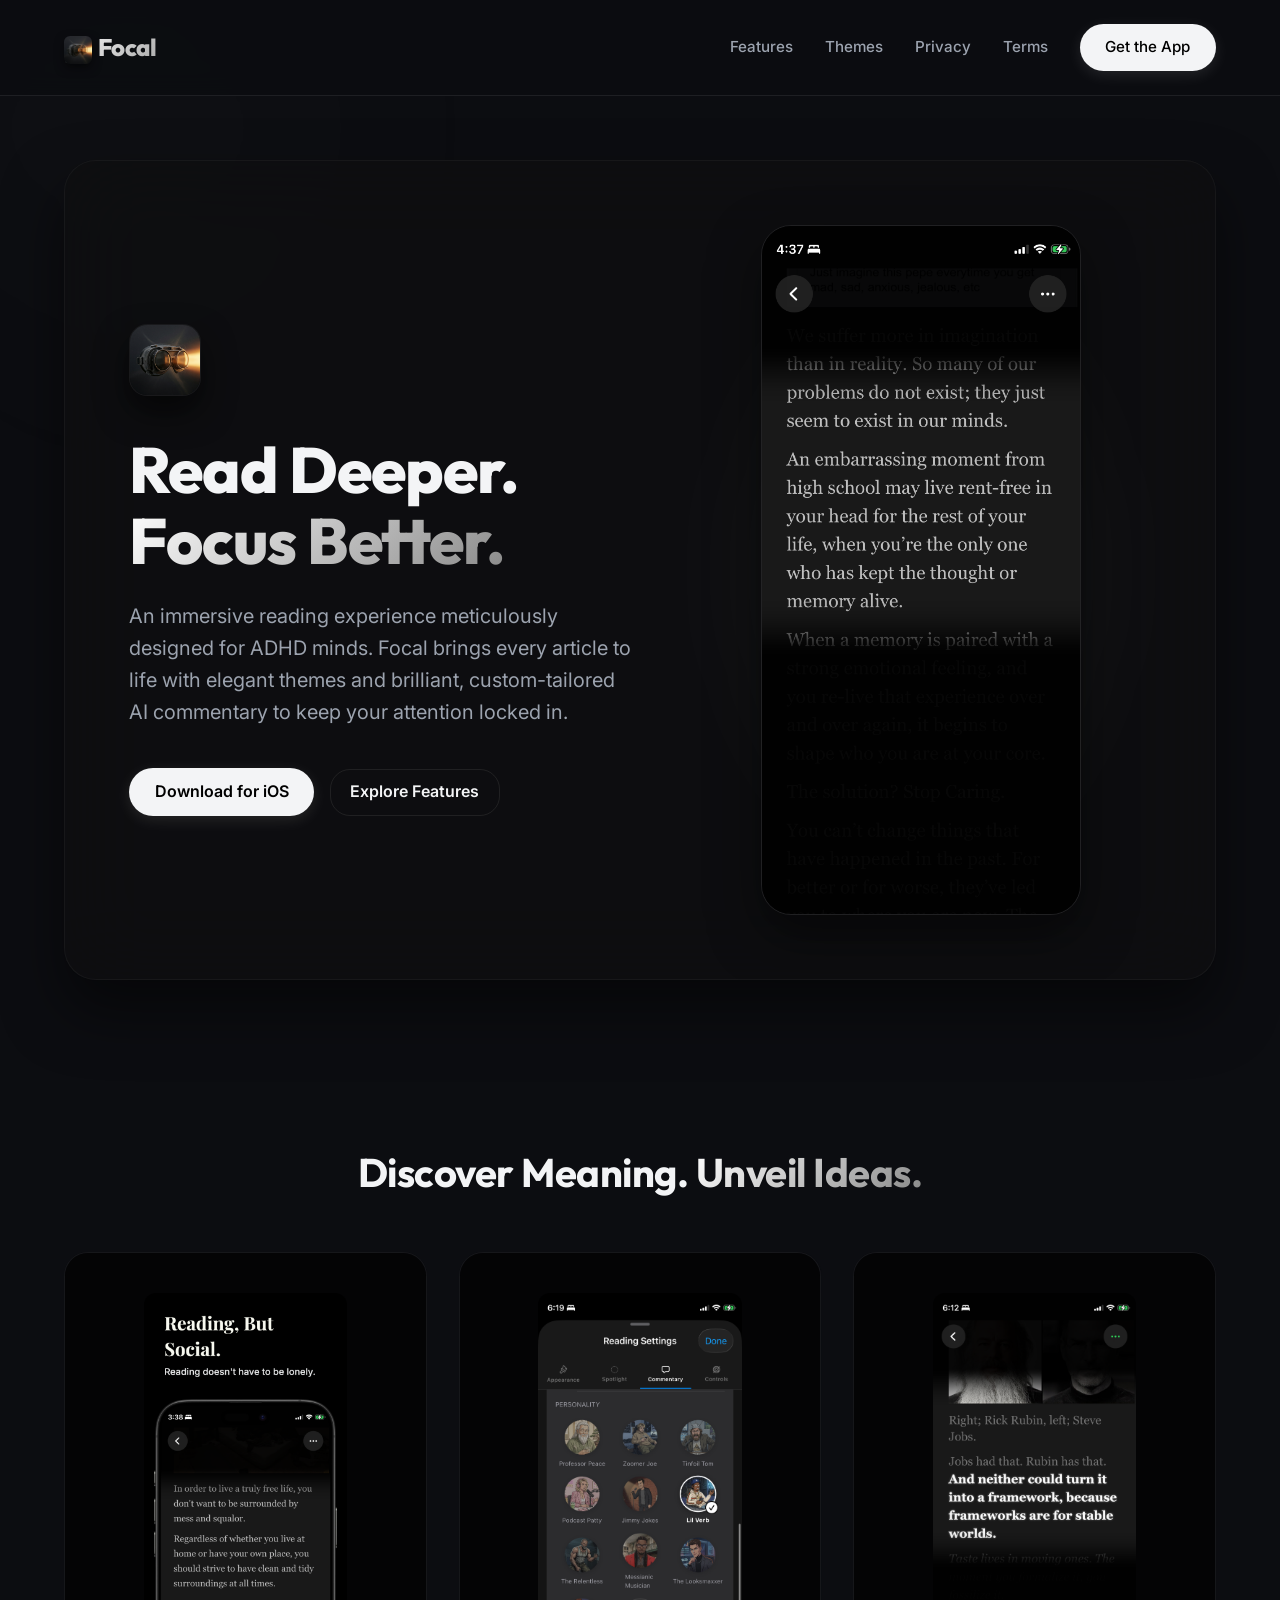
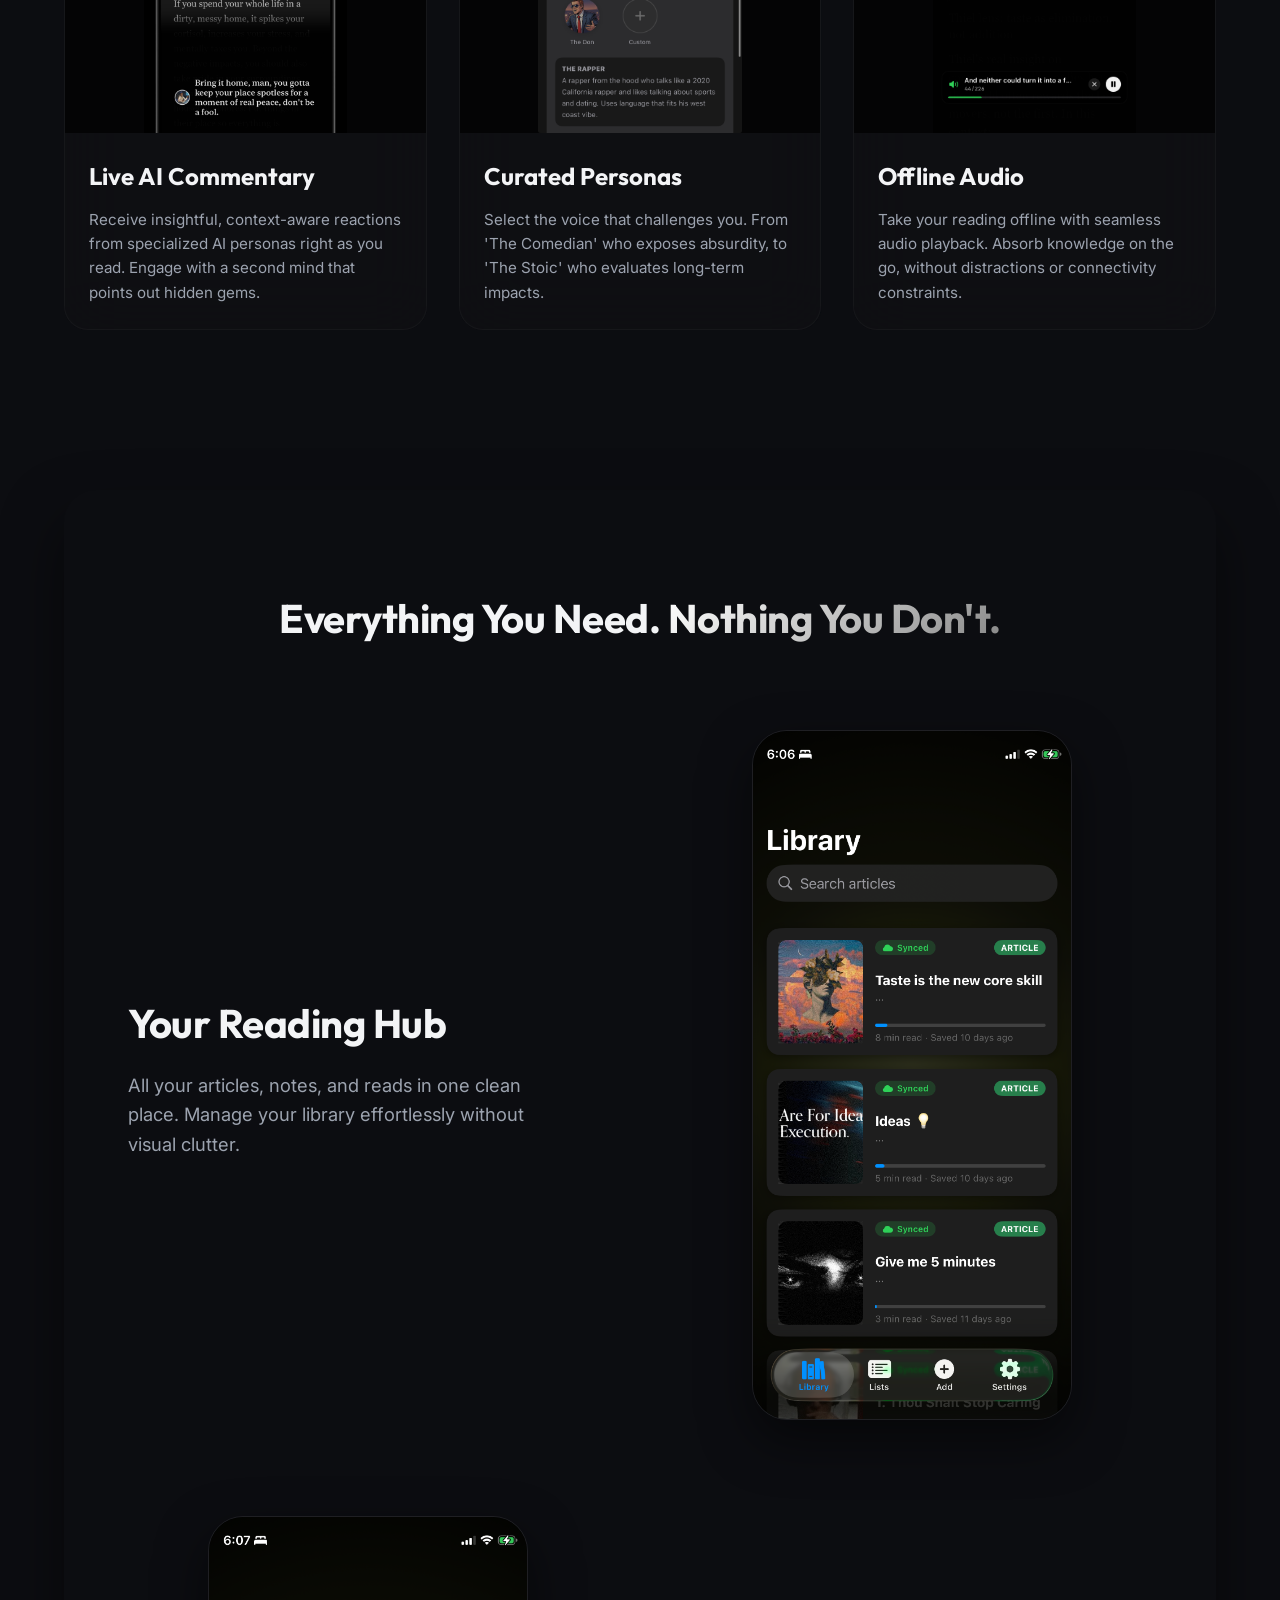
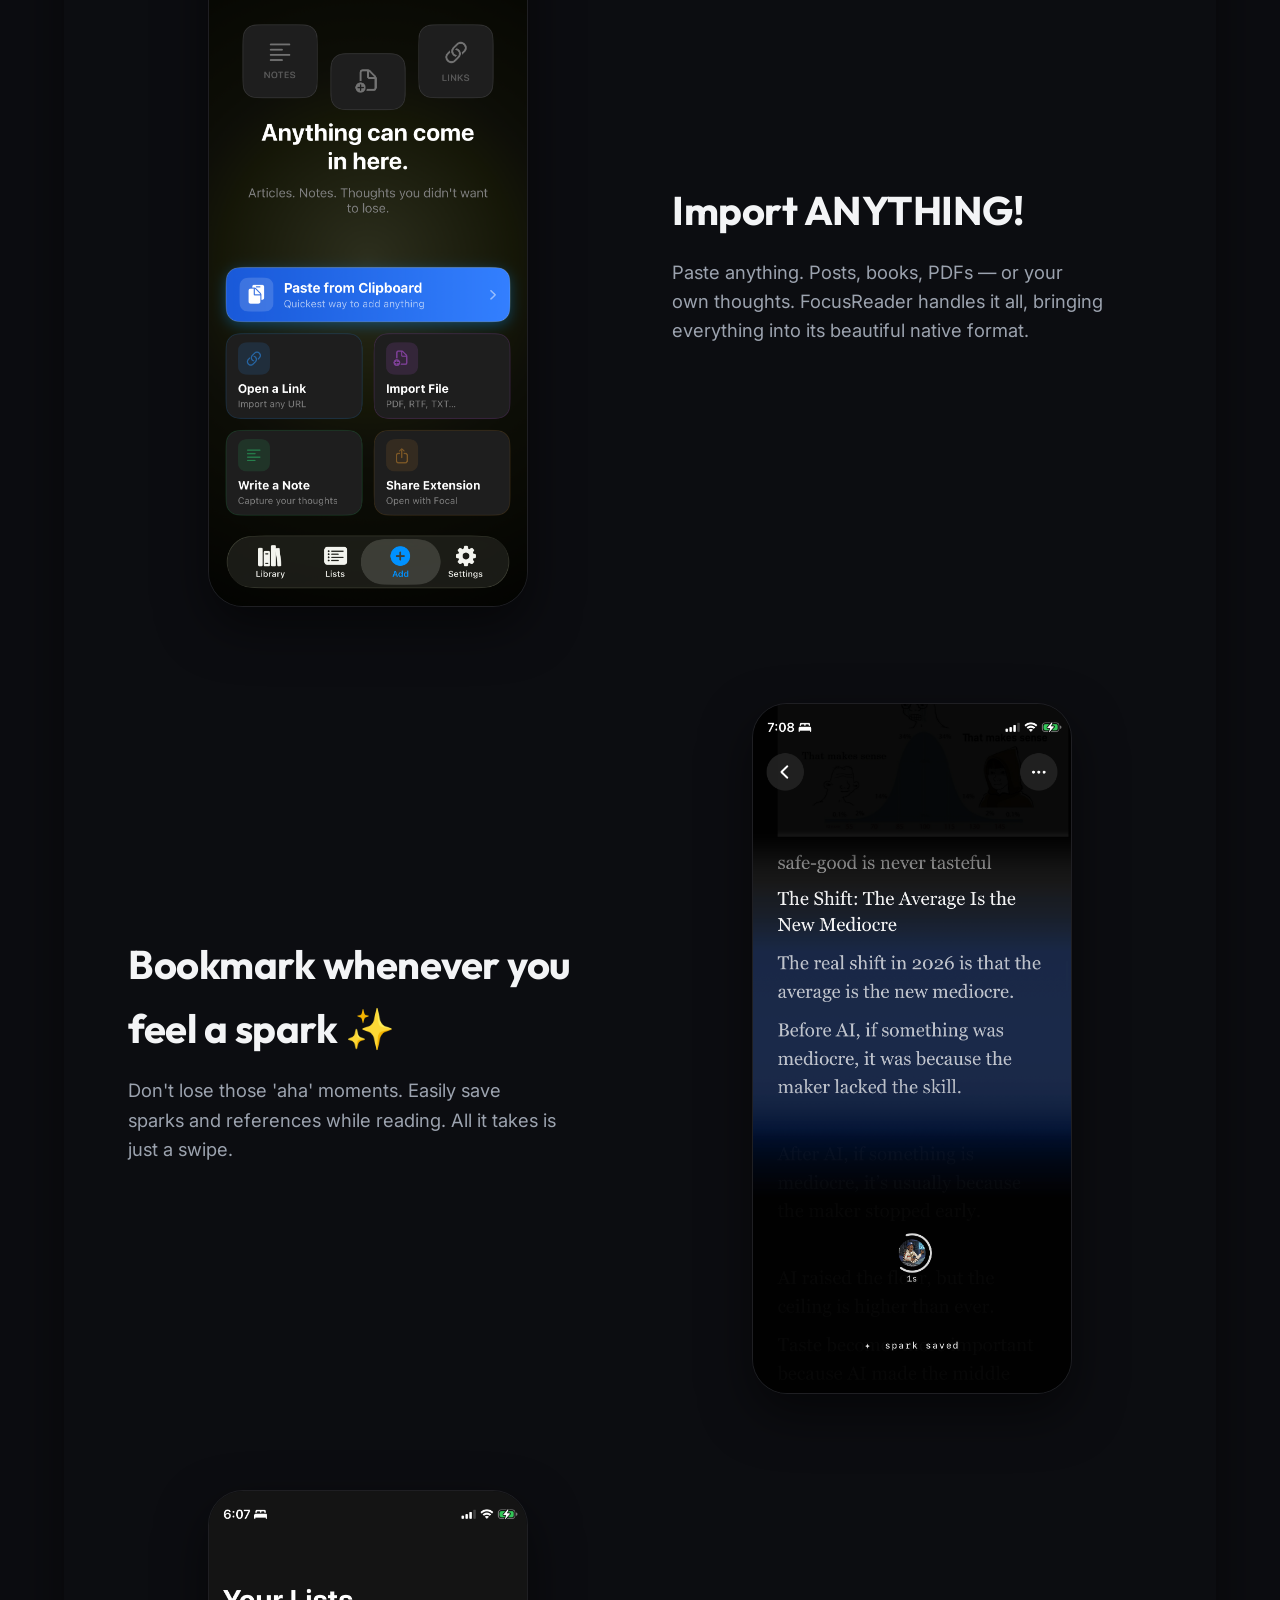
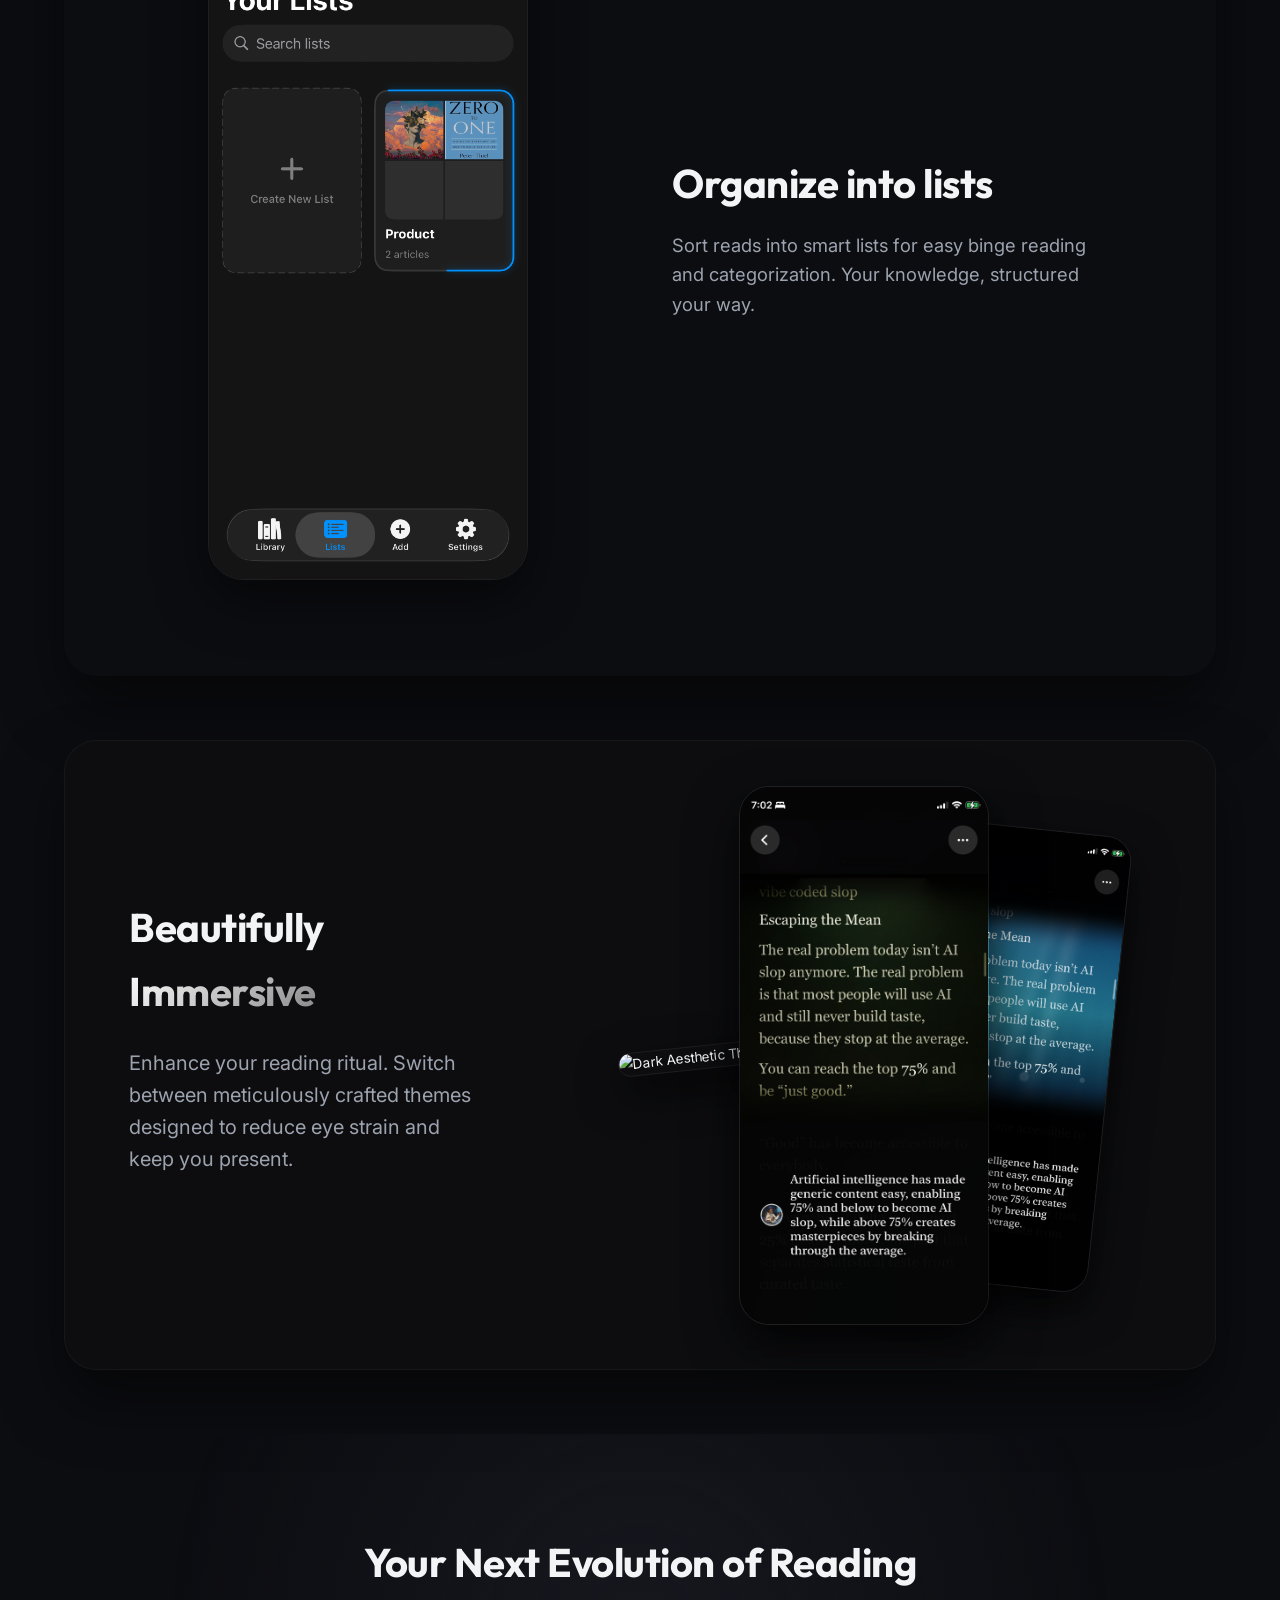
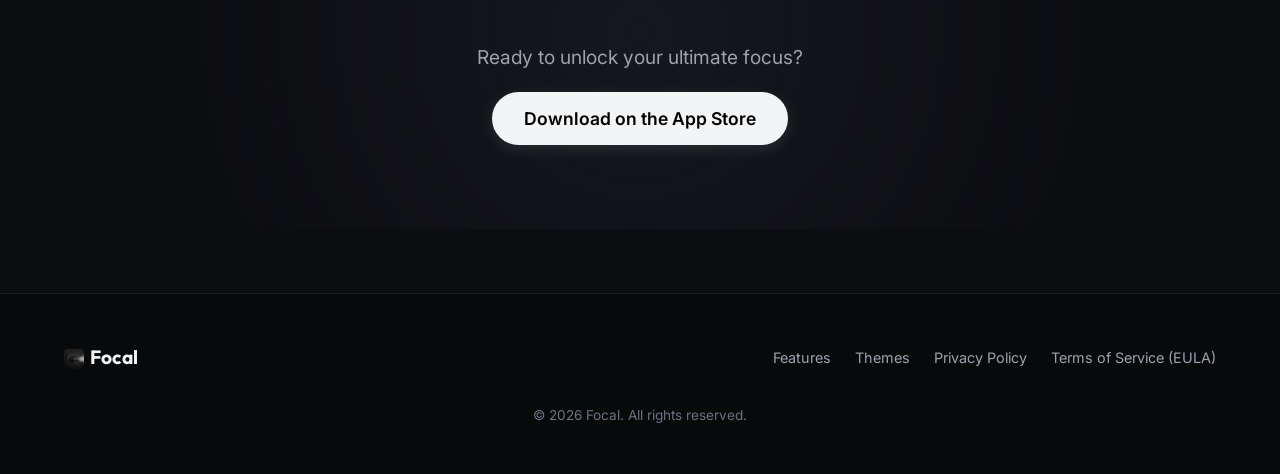
==== index.html @ 6593a73e "Initial commit of Focal website" ====
<!DOCTYPE html>
<html lang="en">

<head>
    <meta charset="UTF-8">
    <meta name="viewport" content="width=device-width, initial-scale=1.0">
    <title>Focal - Unrivaled Reading Experience</title>
    <meta name="description"
        content="Read better, focus deeper, and interact with AI personas through Focal. Experience an immersive aesthetic designed to combat ADHD and fragmented attention.">
    <link rel="stylesheet" href="styles.css">
    <link rel="preconnect" href="https://fonts.googleapis.com">
    <link rel="preconnect" href="https://fonts.gstatic.com" crossorigin>
    <link
        href="https://fonts.googleapis.com/css2?family=Inter:wght@300;400;500;600&family=Outfit:wght@400;600;700;800&display=swap"
        rel="stylesheet">
</head>

<body>
    <div class="glow-bg"></div>
    <header class="navbar">
        <div class="logo">
            <img src="Assets/appicon.png" alt="Icon"
                style="width: 28px; height: 28px; border-radius: 6px; box-shadow: 0 4px 10px rgba(0,0,0,0.5); vertical-align: middle; margin-right: 2px;">
            Focal
        </div>
        <nav class="nav-links">
            <a href="#features">Features</a>
            <a href="#themes">Themes</a>
            <a href="privacy.html">Privacy</a>
            <a href="https://www.apple.com/legal/internet-services/itunes/dev/stdeula/" target="_blank"
                rel="noopener noreferrer">Terms</a>
            <a href="#download" class="cta-button">Get the App</a>
        </nav>
    </header>

    <main>
        <section class="hero glass-panel">
            <div class="hero-content">
                <div class="hero-icon">
                    <img src="Assets/appicon.png" alt="Focal App Icon"
                        style="width: 72px; height: 72px; border-radius: 18px; margin-bottom: 2rem; box-shadow: 0 16px 32px rgba(0,0,0,0.6); border: 1px solid rgba(255,255,255,0.05);">
                </div>
                <h1 class="main-title">Read Deeper.<br><span class="highlight">Focus Better.</span></h1>
                <p class="subtitle">An immersive reading experience meticulously designed for ADHD minds. Focal brings
                    every article to life with elegant themes and brilliant, custom-tailored AI commentary to keep your
                    attention locked in.</p>
                <div class="hero-buttons">
                    <a href="#download" class="primary-btn">Download for iOS</a>
                    <a href="#features" class="secondary-btn">Explore Features</a>
                </div>
            </div>
            <div class="hero-image-container">
                <img src="Assets/reading.png" alt="Focal immersive reading" class="hero-img float-anim">
                <div class="accent-glow"></div>
            </div>
        </section>

        <section id="features" class="features-section">
            <h2 class="section-title">Discover Meaning. <span class="highlight">Unveil Ideas.</span></h2>

            <div class="feature-grid">
                <div class="feature-card glass-card">
                    <div class="card-img-wrapper">
                        <img src="Assets/livereactions.png" alt="Live Reactions">
                    </div>
                    <div class="card-content">
                        <h3>Live AI Commentary</h3>
                        <p>Receive insightful, context-aware reactions from specialized AI personas right as you read.
                            Engage with a second mind that points out hidden gems.</p>
                    </div>
                </div>

                <div class="feature-card glass-card">
                    <div class="card-img-wrapper">
                        <img src="Assets/personas.png" alt="Meet Your Personas">
                    </div>
                    <div class="card-content">
                        <h3>Curated Personas</h3>
                        <p>Select the voice that challenges you. From 'The Comedian' who exposes absurdity, to 'The
                            Stoic' who evaluates long-term impacts.</p>
                    </div>
                </div>

                <div class="feature-card glass-card">
                    <div class="card-img-wrapper">
                        <img src="Assets/audioplayback.PNG" alt="Audio Playback">
                    </div>
                    <div class="card-content">
                        <h3>Offline Audio</h3>
                        <p>Take your reading offline with seamless audio playback. Absorb knowledge on the go, without
                            distractions or connectivity constraints.</p>
                    </div>
                </div>
            </div>
        </section>

        <section id="showcase" class="showcase-section glass-panel"
            style="margin: 4rem 5%; background: transparent; border: none; backdrop-filter: none; -webkit-backdrop-filter: none;">
            <h2 class="section-title" style="margin-bottom: 5rem;">Everything You Need. <span class="highlight">Nothing
                    You Don't.</span></h2>

            <div class="showcase-row">
                <div class="showcase-text">
                    <h3>Your Reading Hub</h3>
                    <p>All your articles, notes, and reads in one clean place. Manage your library effortlessly without
                        visual clutter.</p>
                </div>
                <div class="showcase-image">
                    <img src="Assets/library.PNG" alt="Your Reading Hub" class="showcase-img float-anim">
                </div>
            </div>

            <div class="showcase-row reverse">
                <div class="showcase-text">
                    <h3>Import ANYTHING!</h3>
                    <p>Paste anything. Posts, books, PDFs — or your own thoughts. FocusReader handles it all, bringing
                        everything into its beautiful native format.</p>
                </div>
                <div class="showcase-image">
                    <img src="Assets/import.PNG" alt="Import Anything" class="showcase-img float-anim"
                        style="animation-delay: 1s;">
                </div>
            </div>

            <div class="showcase-row">
                <div class="showcase-text">
                    <h3>Bookmark whenever you feel a spark ✨</h3>
                    <p>Don't lose those 'aha' moments. Easily save sparks and references while reading. All it takes is
                        just a swipe.</p>
                </div>
                <div class="showcase-image">
                    <img src="Assets/bookmarkspark.png" alt="Bookmark Sparks" class="showcase-img float-anim"
                        style="animation-delay: 2s;">
                </div>
            </div>

            <div class="showcase-row reverse">
                <div class="showcase-text">
                    <h3>Organize into lists</h3>
                    <p>Sort reads into smart lists for easy binge reading and categorization. Your knowledge, structured
                        your way.</p>
                </div>
                <div class="showcase-image">
                    <img src="Assets/lists.PNG" alt="Organize into lists" class="showcase-img float-anim"
                        style="animation-delay: 3s;">
                </div>
            </div>
        </section>

        <section id="themes" class="themes-section glass-panel">
            <div class="themes-layout">
                <div class="themes-text">
                    <h2 class="section-title">Beautifully <span class="highlight">Immersive</span></h2>
                    <p class="subtitle">Enhance your reading ritual. Switch between meticulously crafted themes designed
                        to reduce eye strain and keep you present.</p>
                </div>
                <div class="themes-visuals">
                    <img src="Assets/extramtheme2.PNG" alt="Dark Aesthetic Theme" class="theme-img">
                    <img src="Assets/extratheme1.PNG" alt="Light Theme" class="theme-img">
                    <img src="Assets/extratheme3.PNG" alt="Parchment Theme" class="theme-img">
                </div>
            </div>
        </section>

        <section id="download" class="cta-section">
            <h2 class="section-title">Your Next Evolution of Reading</h2>
            <p>Ready to unlock your ultimate focus?</p>
            <a href="#" class="primary-btn large-btn">Download on the App Store</a>
        </section>
    </main>

    <footer>
        <div class="footer-content">
            <div class="footer-brand">
                <img src="Assets/appicon.png" alt="Icon"
                    style="width: 20px; height: 20px; border-radius: 4px; vertical-align: middle; margin-right: 2px; filter: grayscale(100%) opacity(0.7);">
                Focal
            </div>
            <div class="footer-links">
                <a href="#features">Features</a>
                <a href="#themes">Themes</a>
                <a href="privacy.html">Privacy Policy</a>
                <a href="https://www.apple.com/legal/internet-services/itunes/dev/stdeula/" target="_blank"
                    rel="noopener noreferrer">Terms of Service (EULA)</a>
            </div>
        </div>
        <p class="copyright">&copy; 2026 Focal. All rights reserved.</p>
    </footer>
</body>

</html>
---- styles.css ----
:root {
    --bg-color: #0c0d11;
    --card-bg: rgba(25, 27, 34, 0.6);
    --border-color: rgba(255, 255, 255, 0.08);
    --text-main: #f3f4f6;
    --text-muted: #9ca3af;
    --accent: #f0f0f2;
    /* Soft cinematic white glow */
    --accent-glow: rgba(255, 255, 255, 0.03);

    --font-sans: 'Inter', -apple-system, BlinkMacSystemFont, "Segoe UI", Roboto, Helvetica, Arial, sans-serif;
    --font-display: 'Outfit', var(--font-sans);
}

* {
    margin: 0;
    padding: 0;
    box-sizing: border-box;
    scroll-behavior: smooth;
}

body {
    background-color: var(--bg-color);
    color: var(--text-main);
    font-family: var(--font-sans);
    line-height: 1.6;
    overflow-x: hidden;
    position: relative;
}

/* Background Effects */
.glow-bg {
    position: fixed;
    top: -20vw;
    left: -20vw;
    width: 60vw;
    height: 60vw;
    background: radial-gradient(circle, rgba(255, 255, 255, 0.02) 0%, transparent 60%);
    opacity: 1;
    z-index: -1;
    pointer-events: none;
    filter: blur(100px);
}

/* Navbar */
.navbar {
    position: sticky;
    top: 0;
    z-index: 100;
    display: flex;
    justify-content: space-between;
    align-items: center;
    padding: 1.5rem 5%;
    background: rgba(12, 13, 17, 0.8);
    backdrop-filter: blur(12px);
    -webkit-backdrop-filter: blur(12px);
    border-bottom: 1px solid var(--border-color);
}

.logo {
    font-family: var(--font-display);
    font-size: 1.5rem;
    font-weight: 800;
    letter-spacing: -0.5px;
    background: linear-gradient(135deg, #fff 0%, #aaa 100%);
    -webkit-background-clip: text;
    background-clip: text;
    -webkit-text-fill-color: transparent;
}

.nav-links {
    display: flex;
    align-items: center;
    gap: 2rem;
}

.nav-links a {
    color: var(--text-muted);
    text-decoration: none;
    font-size: 0.95rem;
    font-weight: 500;
    transition: color 0.3s ease;
}

.nav-links a:hover {
    color: var(--text-main);
}

.cta-button,
.primary-btn {
    background: var(--text-main);
    color: #000 !important;
    padding: 0.7rem 1.6rem;
    border-radius: 30px;
    font-weight: 600;
    text-decoration: none;
    transition: transform 0.3s cubic-bezier(0.2, 0.8, 0.2, 1), box-shadow 0.3s ease;
    box-shadow: 0 4px 15px rgba(255, 255, 255, 0.1);
}

.cta-button:hover,
.primary-btn:hover {
    transform: translateY(-2px);
    box-shadow: 0 8px 25px rgba(255, 255, 255, 0.2);
}

/* Glassmorphism Classes */
.glass-panel {
    background: rgba(15, 15, 17, 0.7);
    border: 1px solid rgba(255, 255, 255, 0.04);
    border-radius: 32px;
    backdrop-filter: blur(40px);
    -webkit-backdrop-filter: blur(40px);
    box-shadow: 0 30px 60px rgba(0, 0, 0, 0.5);
}

.glass-card {
    background: rgba(18, 18, 20, 0.6);
    border: 1px solid rgba(255, 255, 255, 0.03);
    border-radius: 24px;
    backdrop-filter: blur(30px);
    -webkit-backdrop-filter: blur(30px);
    overflow: hidden;
    transition: transform 0.4s cubic-bezier(0.2, 0.8, 0.2, 1), border-color 0.4s ease, box-shadow 0.4s ease;
}

.glass-card:hover {
    transform: translateY(-8px);
    border-color: rgba(255, 255, 255, 0.1);
    box-shadow: 0 20px 40px rgba(0, 0, 0, 0.6);
}

/* Hero Section */
.hero {
    display: flex;
    justify-content: space-between;
    align-items: center;
    padding: 4rem 5%;
    margin: 4rem 5%;
    min-height: 60vh;
}

.hero-content {
    flex: 1;
    max-width: 600px;
}

.main-title {
    font-family: var(--font-display);
    font-size: clamp(3rem, 5vw, 5rem);
    font-weight: 800;
    line-height: 1.1;
    margin-bottom: 1.5rem;
    letter-spacing: -1px;
}

.highlight {
    color: var(--accent);
    /* For a dynamic gradient */
    background: linear-gradient(135deg, #ffffff 0%, #888 100%);
    -webkit-background-clip: text;
    background-clip: text;
    -webkit-text-fill-color: transparent;
}

.subtitle {
    font-size: 1.25rem;
    color: var(--text-muted);
    margin-bottom: 2.5rem;
    max-width: 90%;
}

.hero-buttons {
    display: flex;
    gap: 1rem;
    align-items: center;
}

.secondary-btn {
    padding: 0.6rem 1.2rem;
    border-radius: 20px;
    font-weight: 600;
    color: var(--text-main);
    text-decoration: none;
    border: 1px solid var(--border-color);
    transition: background 0.3s, border-color 0.3s;
}

.secondary-btn:hover {
    background: rgba(255, 255, 255, 0.05);
    border-color: rgba(255, 255, 255, 0.2);
}

.hero-image-container {
    flex: 1;
    display: flex;
    justify-content: center;
    position: relative;
    max-width: 45%;
}

.hero-img {
    width: 100%;
    max-width: 320px;
    border-radius: 30px;
    border: 1px solid var(--border-color);
    box-shadow: 0 20px 50px rgba(0, 0, 0, 0.5);
    position: relative;
    z-index: 2;
}

.accent-glow {
    position: absolute;
    top: 50%;
    left: 50%;
    transform: translate(-50%, -50%);
    width: 80%;
    height: 80%;
    background: var(--accent-glow);
    filter: blur(60px);
    z-index: 1;
    border-radius: 50%;
}

/* Animations */
@keyframes float {
    0% {
        transform: translateY(0px);
    }

    50% {
        transform: translateY(-15px);
    }

    100% {
        transform: translateY(0px);
    }
}

.float-anim {
    animation: float 6s ease-in-out infinite;
}

/* Layout resets for typography */
.section-title {
    font-family: var(--font-display);
    font-size: 2.5rem;
    font-weight: 700;
    text-align: center;
    margin-bottom: 3rem;
    letter-spacing: -0.5px;
}

/* Features Section */
.features-section {
    padding: 6rem 5%;
}

.feature-grid {
    display: grid;
    grid-template-columns: repeat(auto-fit, minmax(300px, 1fr));
    gap: 2rem;
    margin-top: 2rem;
}

.card-img-wrapper {
    width: 100%;
    height: 480px;
    overflow: hidden;
    position: relative;
    background: #040405;
    /* Deep rich black */
    display: flex;
    justify-content: center;
    align-items: center;
    padding: 2.5rem 2rem 0 2rem;
}

.card-img-wrapper img {
    max-width: 100%;
    height: 100%;
    object-fit: contain;
    object-position: bottom center;
    border-radius: 12px 12px 0 0;
    transition: transform 0.8s cubic-bezier(0.2, 0.8, 0.2, 1);
}

.glass-card:hover .card-img-wrapper img {
    transform: scale(1.03);
}

.card-content {
    padding: 1.5rem;
}

.card-content h3 {
    font-family: var(--font-display);
    font-size: 1.5rem;
    margin-bottom: 0.75rem;
    color: var(--text-main);
}

.card-content p {
    color: var(--text-muted);
    font-size: 0.95rem;
}

/* Showcase Section */
.showcase-section {
    padding: 6rem 5%;
}

.showcase-row {
    display: flex;
    align-items: center;
    gap: 4rem;
    margin-bottom: 6rem;
}

.showcase-row:last-child {
    margin-bottom: 0;
}

.showcase-row.reverse {
    flex-direction: row-reverse;
}

.showcase-text {
    flex: 1;
}

.showcase-text h3 {
    font-family: var(--font-display);
    font-size: 2.5rem;
    margin-bottom: 1rem;
    color: var(--text-main);
    letter-spacing: -0.5px;
}

.showcase-text p {
    font-size: 1.15rem;
    color: var(--text-muted);
    max-width: 90%;
}

.showcase-image {
    flex: 1;
    display: flex;
    justify-content: center;
    position: relative;
}

.showcase-img {
    max-width: 320px;
    width: 100%;
    border-radius: 35px;
    border: 1px solid var(--border-color);
    box-shadow: 0 20px 50px rgba(0, 0, 0, 0.5);
    z-index: 2;
}

/* Themes Section */
.themes-section {
    margin: 4rem 5%;
    padding: 4rem;
}

.themes-layout {
    display: flex;
    align-items: center;
    justify-content: space-between;
    gap: 4rem;
}

.themes-text {
    flex: 1;
}

.themes-text .section-title {
    text-align: left;
    margin-bottom: 1.5rem;
}

.themes-visuals {
    flex: 1.5;
    display: flex;
    justify-content: center;
    align-items: center;
    position: relative;
    height: 500px;
}

.theme-img {
    position: absolute;
    max-width: 250px;
    width: 100%;
    border-radius: 30px;
    border: 1px solid var(--border-color);
    box-shadow: 0 20px 50px rgba(0, 0, 0, 0.8);
    transition: transform 0.5s cubic-bezier(0.2, 0.8, 0.2, 1), z-index 0.5s;
}

.theme-img:nth-child(1) {
    transform: translateX(-140px) scale(0.85) rotate(-6deg);
    z-index: 1;
}

.theme-img:nth-child(2) {
    transform: translateX(0) scale(1) rotate(0deg);
    z-index: 3;
}

.theme-img:nth-child(3) {
    transform: translateX(140px) scale(0.85) rotate(6deg);
    z-index: 2;
}

.theme-img:hover {
    transform: scale(1.08) translateY(-15px) rotate(0deg) !important;
    z-index: 10 !important;
}

/* CTA Section */
.cta-section {
    text-align: center;
    padding: 6rem 5%;
    background: radial-gradient(circle at center, rgba(25, 27, 34, 0.8) 0%, transparent 70%);
}

.cta-section p {
    color: var(--text-muted);
    font-size: 1.2rem;
    margin-bottom: 2rem;
}

.large-btn {
    padding: 1rem 2rem;
    font-size: 1.1rem;
    border-radius: 30px;
}

/* Footer */
footer {
    border-top: 1px solid var(--border-color);
    padding: 3rem 5%;
    margin-top: 4rem;
    background: #08090b;
}

.footer-content {
    display: flex;
    justify-content: space-between;
    align-items: center;
    margin-bottom: 2rem;
}

.footer-brand {
    font-family: var(--font-display);
    font-weight: 700;
    font-size: 1.2rem;
}

.footer-links {
    display: flex;
    gap: 1.5rem;
}

.footer-links a {
    color: var(--text-muted);
    text-decoration: none;
    font-size: 0.9rem;
    transition: color 0.3s;
}

.footer-links a:hover {
    color: var(--text-main);
}

.copyright {
    color: #6b7280;
    font-size: 0.85rem;
    text-align: center;
}

/* Mobile Breakpoints */
@media (max-width: 768px) {
    .nav-links {
        display: none;
        /* simple mobile hide for now */
    }

    .hero {
        flex-direction: column;
        padding: 2rem 5%;
        text-align: center;
    }

    .hero-content {
        margin-bottom: 3rem;
    }

    .hero-buttons {
        justify-content: center;
    }

    .hero-image-container {
        max-width: 80%;
    }

    .themes-layout {
        flex-direction: column;
        text-align: center;
    }

    .themes-text .section-title {
        text-align: center;
    }

    .footer-content {
        flex-direction: column;
        gap: 2rem;
        text-align: center;
    }

    .footer-links {
        flex-direction: column;
        align-items: center;
    }
}
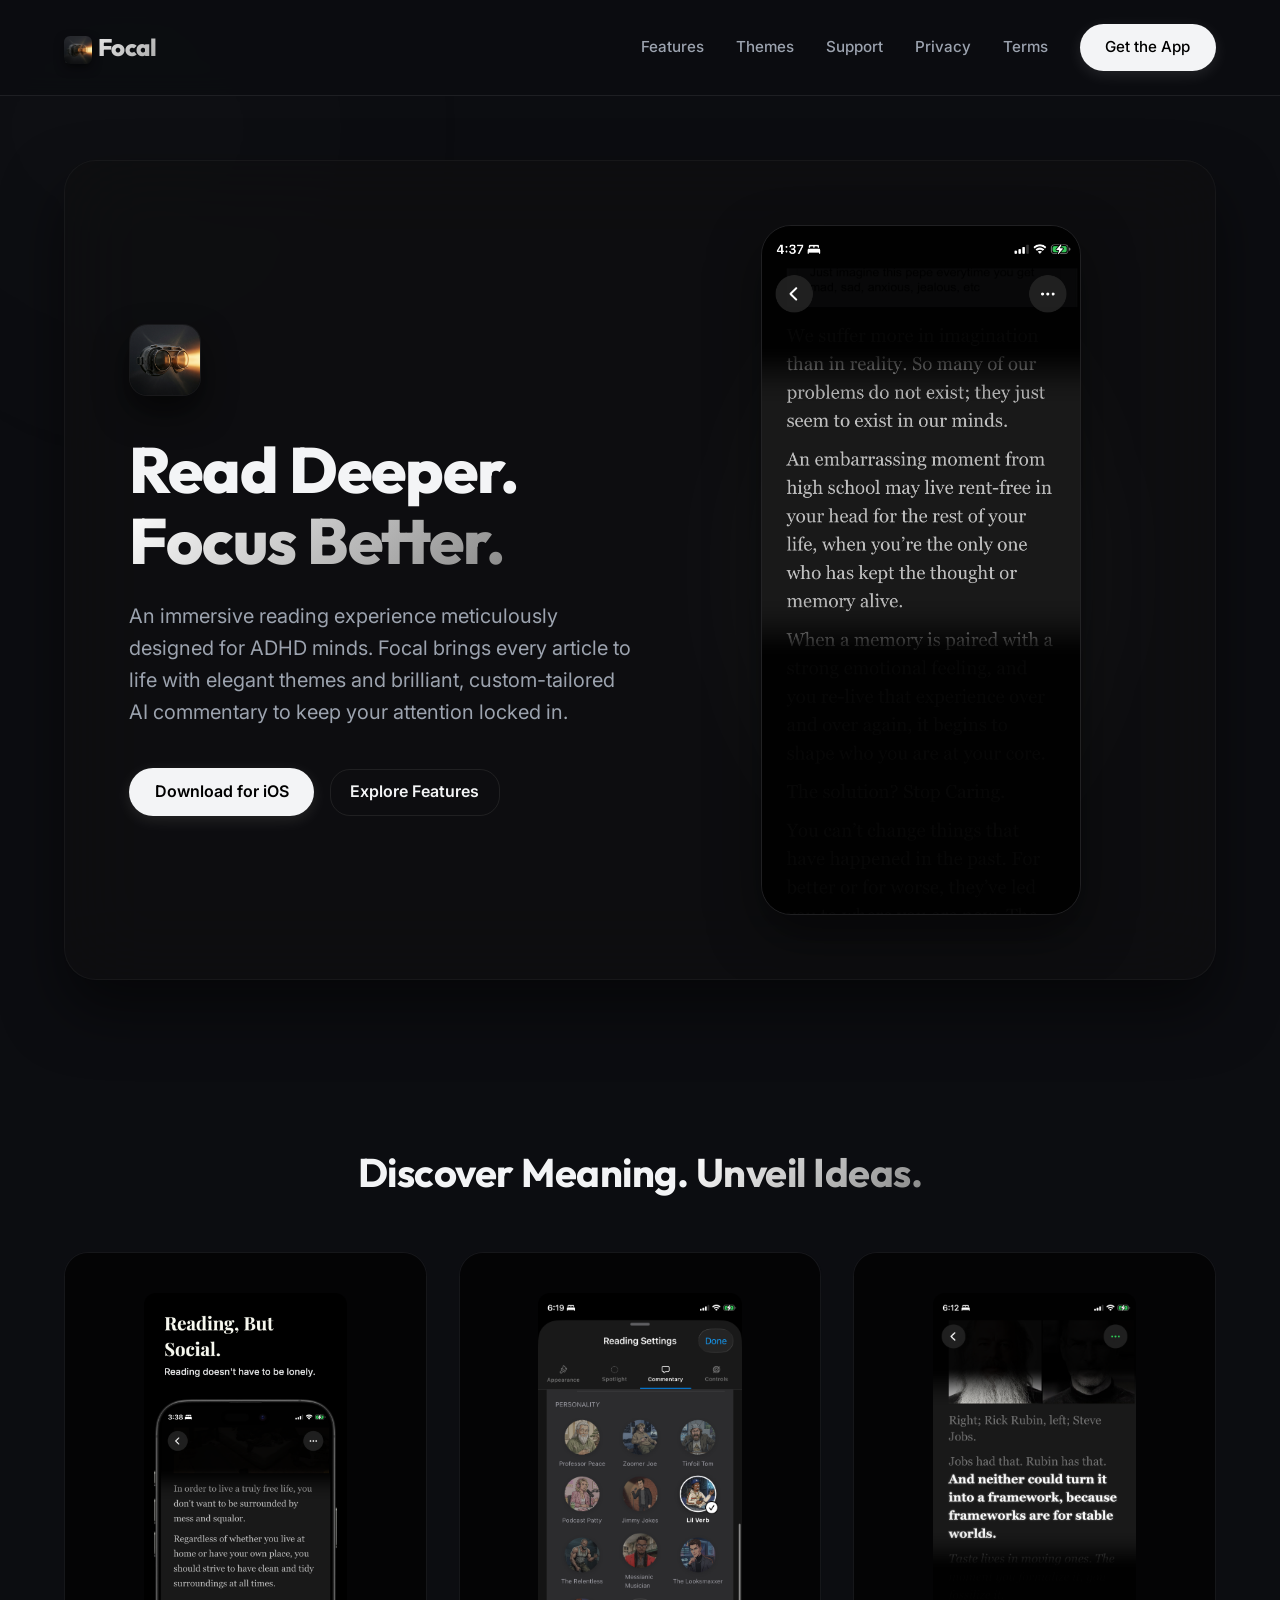
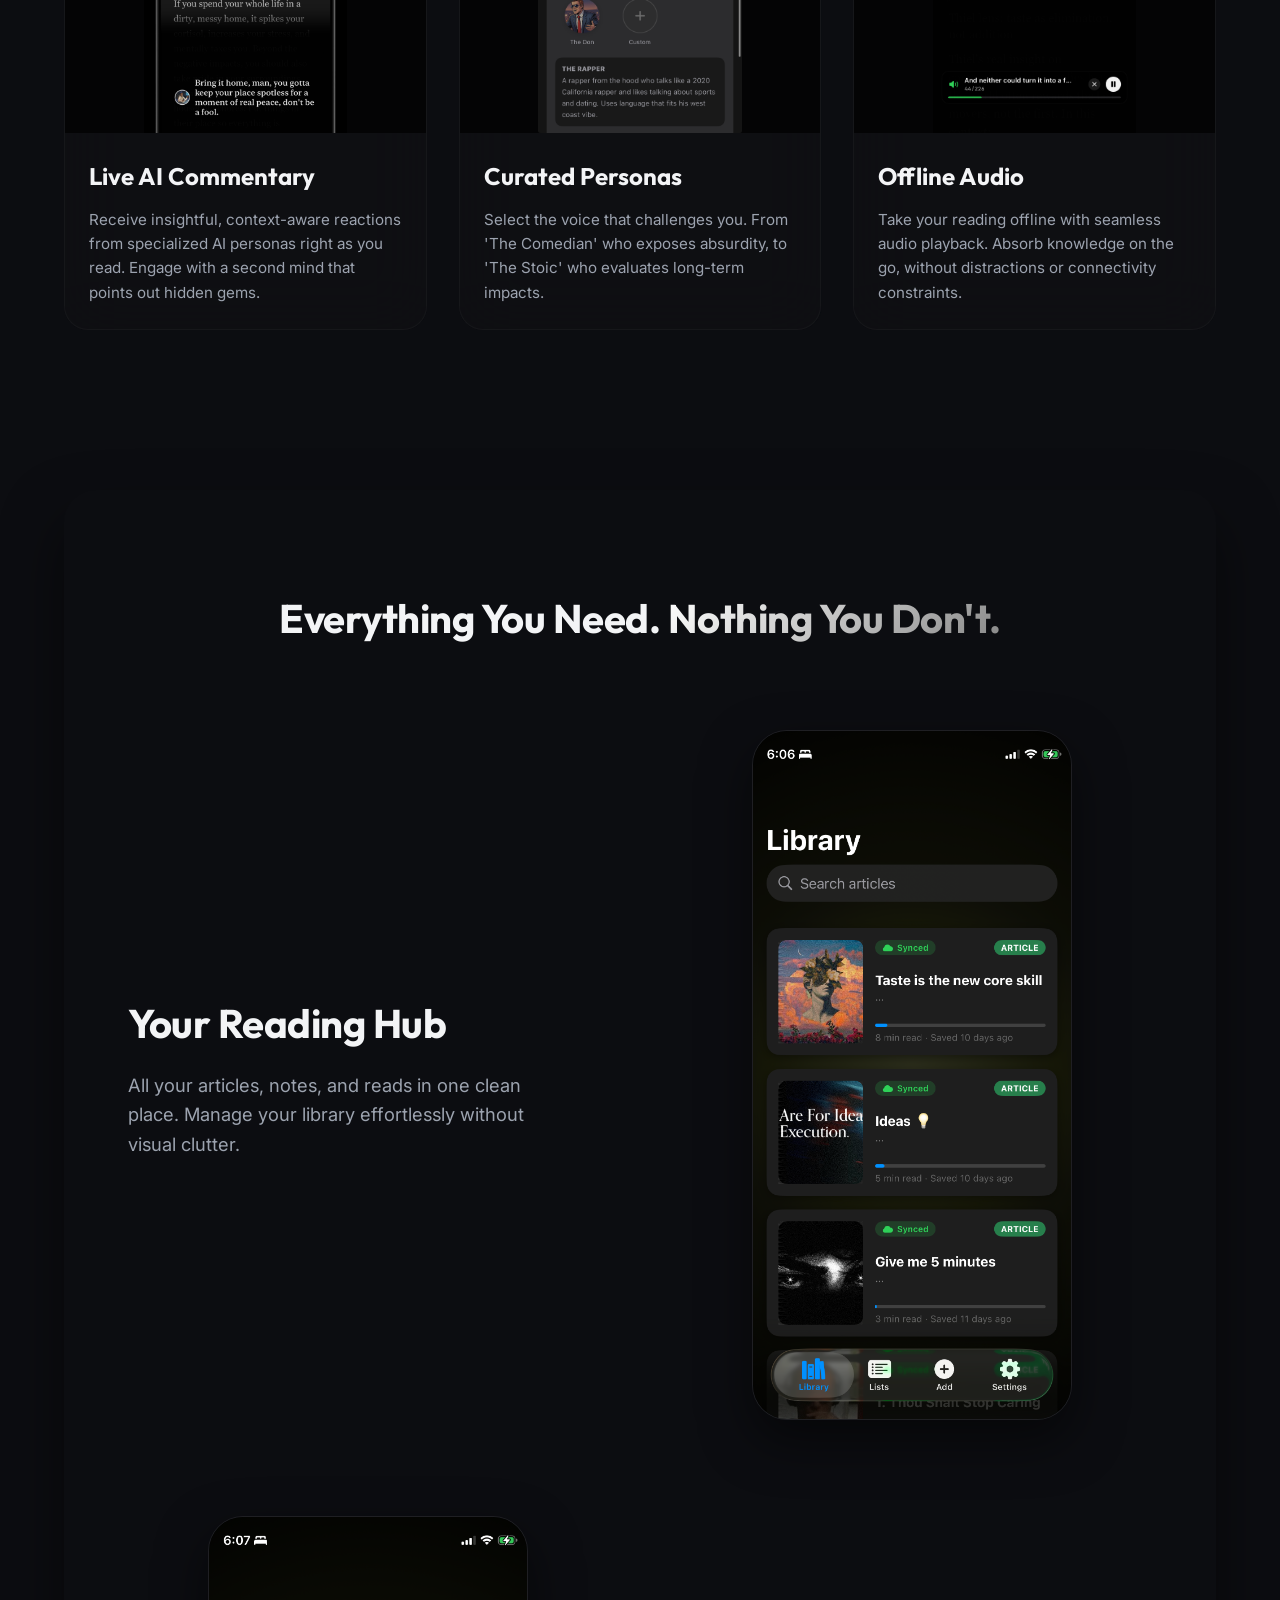
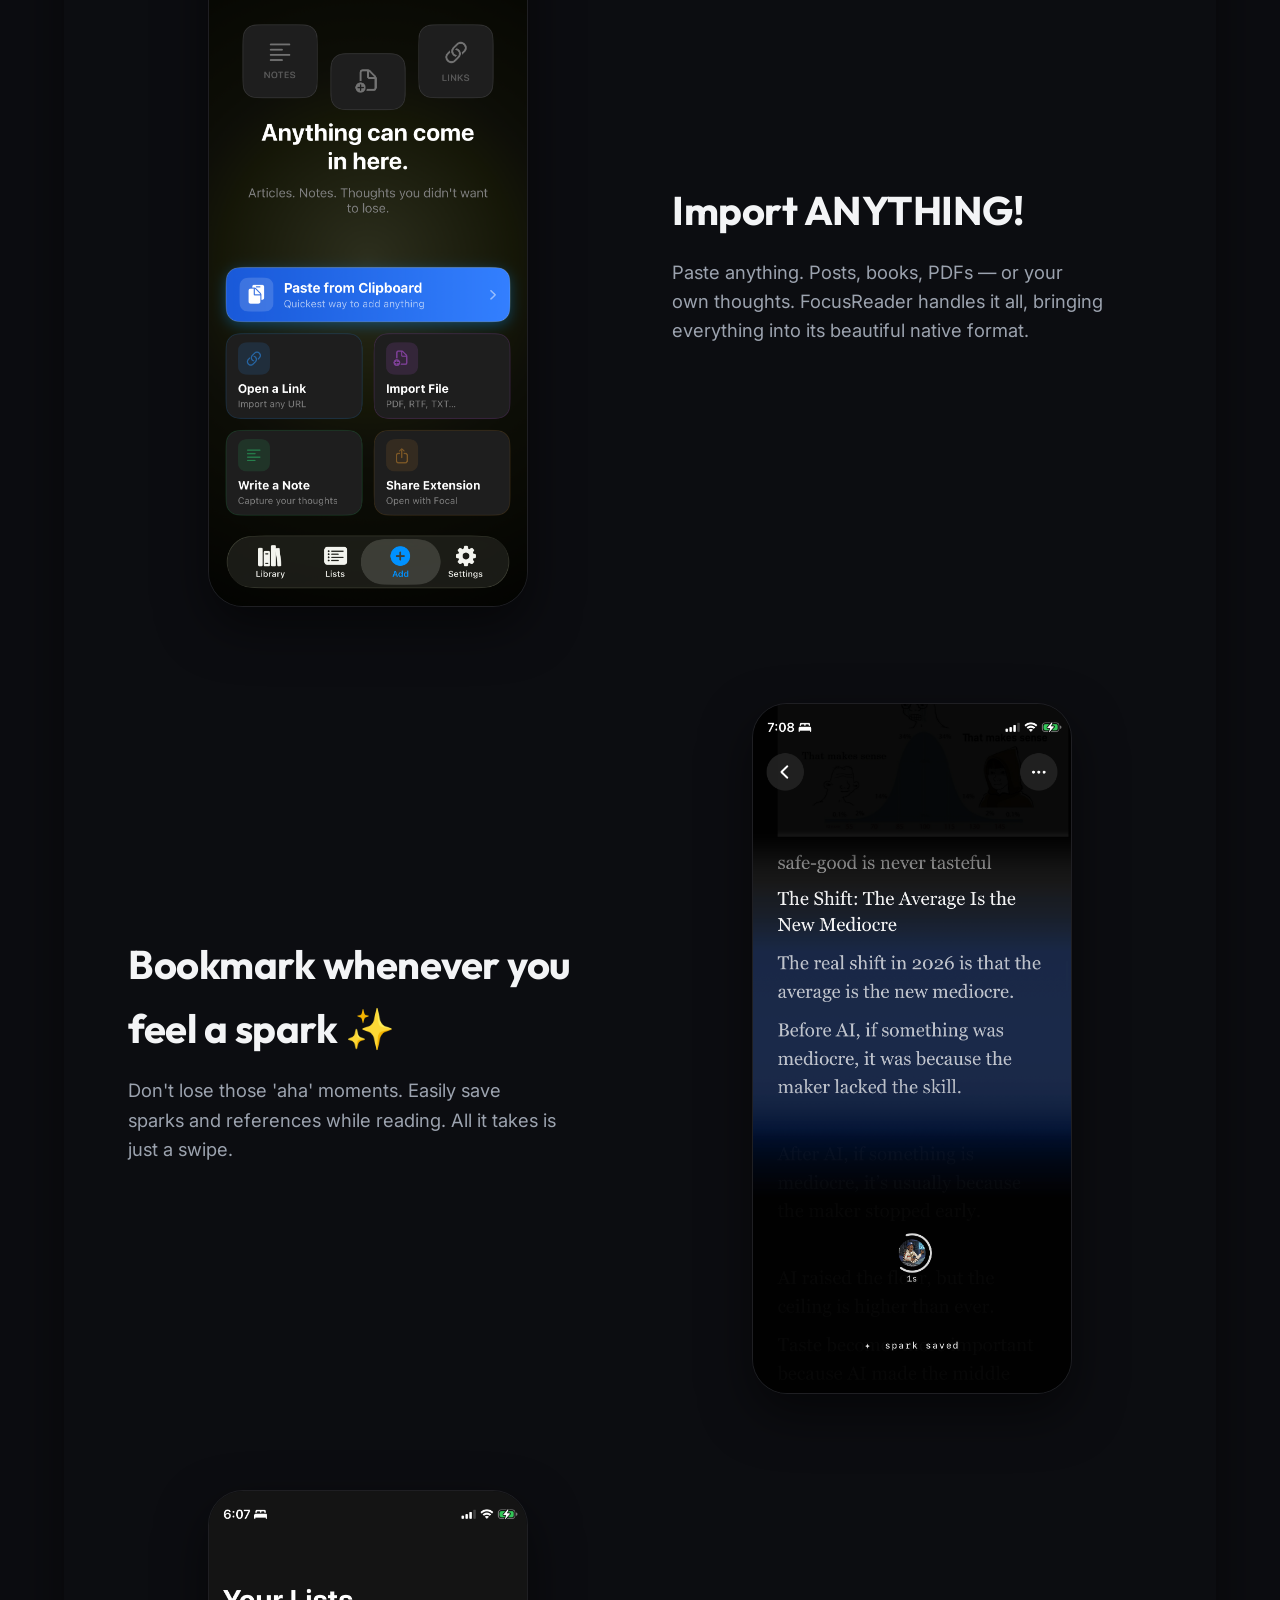
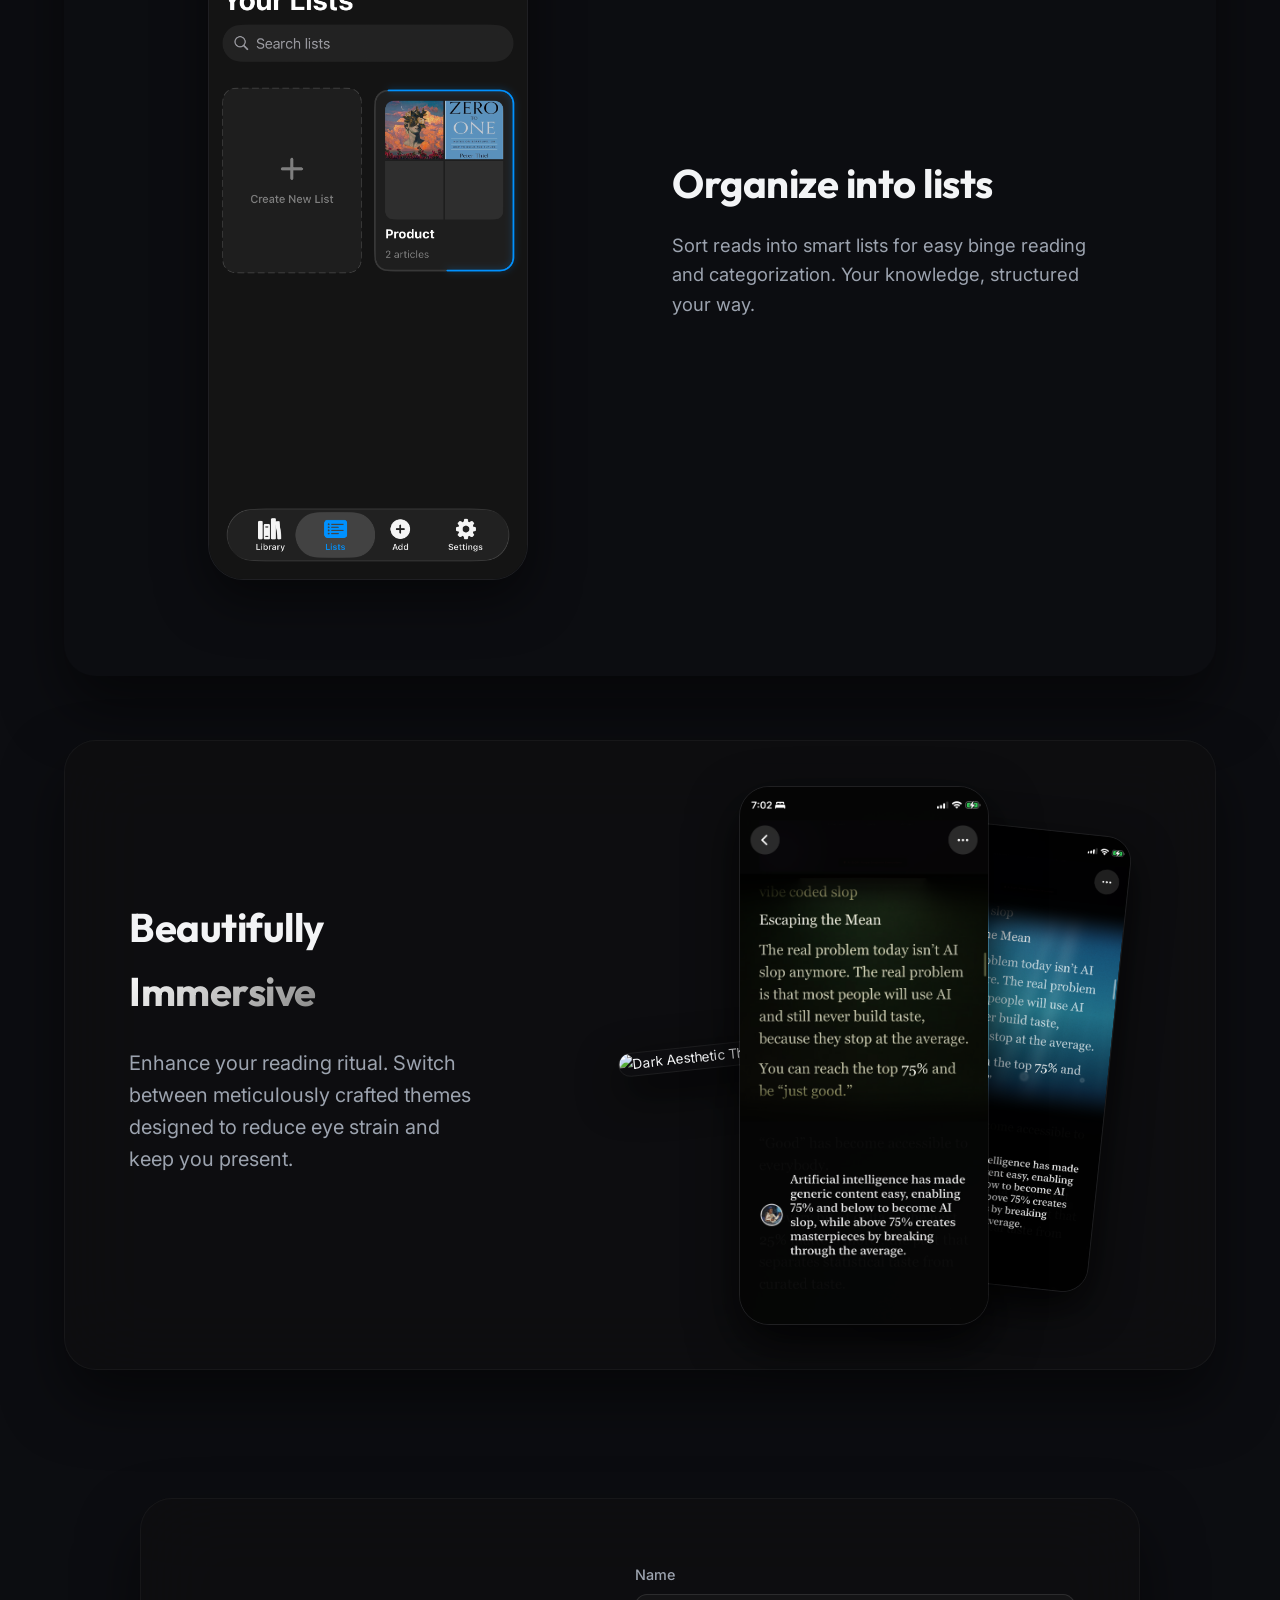
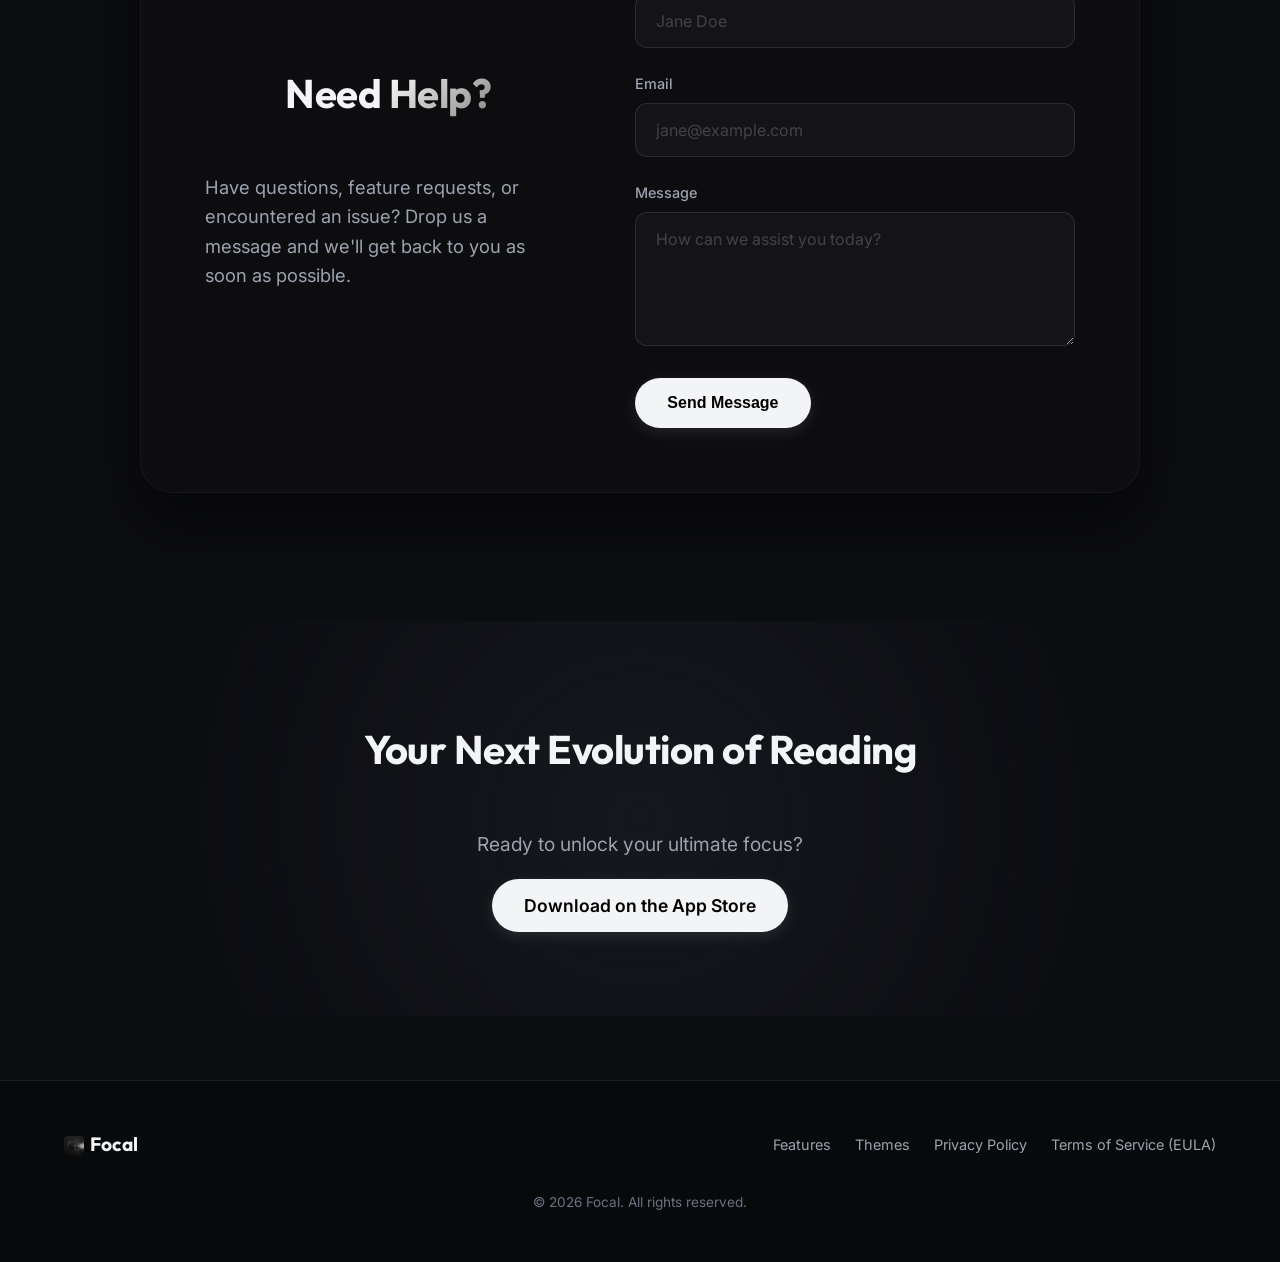
==== commit 754fae53: "Connected Formspree support endpoint" ====
--- a/index.html
+++ b/index.html
@@ -26,6 +26,7 @@
         <nav class="nav-links">
             <a href="#features">Features</a>
             <a href="#themes">Themes</a>
+            <a href="#support">Support</a>
             <a href="privacy.html">Privacy</a>
             <a href="https://www.apple.com/legal/internet-services/itunes/dev/stdeula/" target="_blank"
                 rel="noopener noreferrer">Terms</a>
@@ -162,6 +163,33 @@
             </div>
         </section>
 
+        <section id="support" class="support-section">
+            <div class="support-container glass-panel">
+                <div class="support-text">
+                    <h2 class="section-title">Need <span class="highlight">Help?</span></h2>
+                    <p class="subtitle">Have questions, feature requests, or encountered an issue? Drop us a message and
+                        we'll get back to you as soon as possible.</p>
+                </div>
+                <!-- Support Form -->
+                <form action="https://formspree.io/f/mreypbva" method="POST" class="support-form">
+                    <div class="form-group">
+                        <label for="name">Name</label>
+                        <input type="text" id="name" name="name" required placeholder="Jane Doe">
+                    </div>
+                    <div class="form-group">
+                        <label for="email">Email</label>
+                        <input type="email" id="email" name="email" required placeholder="jane@example.com">
+                    </div>
+                    <div class="form-group">
+                        <label for="message">Message</label>
+                        <textarea id="message" name="message" required placeholder="How can we assist you today?"
+                            rows="5"></textarea>
+                    </div>
+                    <button type="submit" class="primary-btn submit-btn">Send Message</button>
+                </form>
+            </div>
+        </section>
+
         <section id="download" class="cta-section">
             <h2 class="section-title">Your Next Evolution of Reading</h2>
             <p>Ready to unlock your ultimate focus?</p>
--- a/styles.css
+++ b/styles.css
@@ -420,6 +420,88 @@
     z-index: 10 !important;
 }
 
+/* Support Section */
+.support-section {
+    padding: 4rem 5% 8rem 5%;
+    display: flex;
+    justify-content: center;
+}
+
+.support-container {
+    display: flex;
+    max-width: 1000px;
+    width: 100%;
+    padding: 4rem;
+    gap: 4rem;
+    align-items: center;
+}
+
+.support-text {
+    flex: 1;
+}
+
+.support-text .subtitle {
+    font-size: 1.15rem;
+    color: var(--text-muted);
+    margin-top: 1.5rem;
+    line-height: 1.6;
+}
+
+.support-form {
+    flex: 1.2;
+    display: flex;
+    flex-direction: column;
+    gap: 1.5rem;
+    width: 100%;
+}
+
+.form-group {
+    display: flex;
+    flex-direction: column;
+    gap: 0.5rem;
+    text-align: left;
+}
+
+.form-group label {
+    font-size: 0.9rem;
+    color: var(--text-muted);
+    font-weight: 500;
+}
+
+.form-group input,
+.form-group textarea {
+    background: rgba(255, 255, 255, 0.03);
+    border: 1px solid rgba(255, 255, 255, 0.1);
+    border-radius: 12px;
+    padding: 1rem 1.2rem;
+    color: var(--text-main);
+    font-family: var(--font-body);
+    font-size: 1rem;
+    transition: all 0.3s;
+    outline: none;
+}
+
+.form-group input:focus,
+.form-group textarea:focus {
+    border-color: rgba(255, 255, 255, 0.3);
+    background: rgba(255, 255, 255, 0.05);
+    box-shadow: 0 0 0 2px rgba(255, 255, 255, 0.05);
+}
+
+.form-group input::placeholder,
+.form-group textarea::placeholder {
+    color: rgba(255, 255, 255, 0.2);
+}
+
+.submit-btn {
+    align-self: flex-start;
+    padding: 1rem 2rem;
+    font-size: 1rem;
+    margin-top: 0.5rem;
+    cursor: pointer;
+    border: none;
+}
+
 /* CTA Section */
 .cta-section {
     text-align: center;
@@ -526,4 +608,20 @@
         flex-direction: column;
         align-items: center;
     }
+
+    .support-container {
+        flex-direction: column;
+        padding: 2.5rem 2rem;
+        gap: 2.5rem;
+        text-align: center;
+    }
+
+    .support-text .section-title {
+        text-align: center;
+    }
+
+    .submit-btn {
+        align-self: center;
+        width: 100%;
+    }
 }
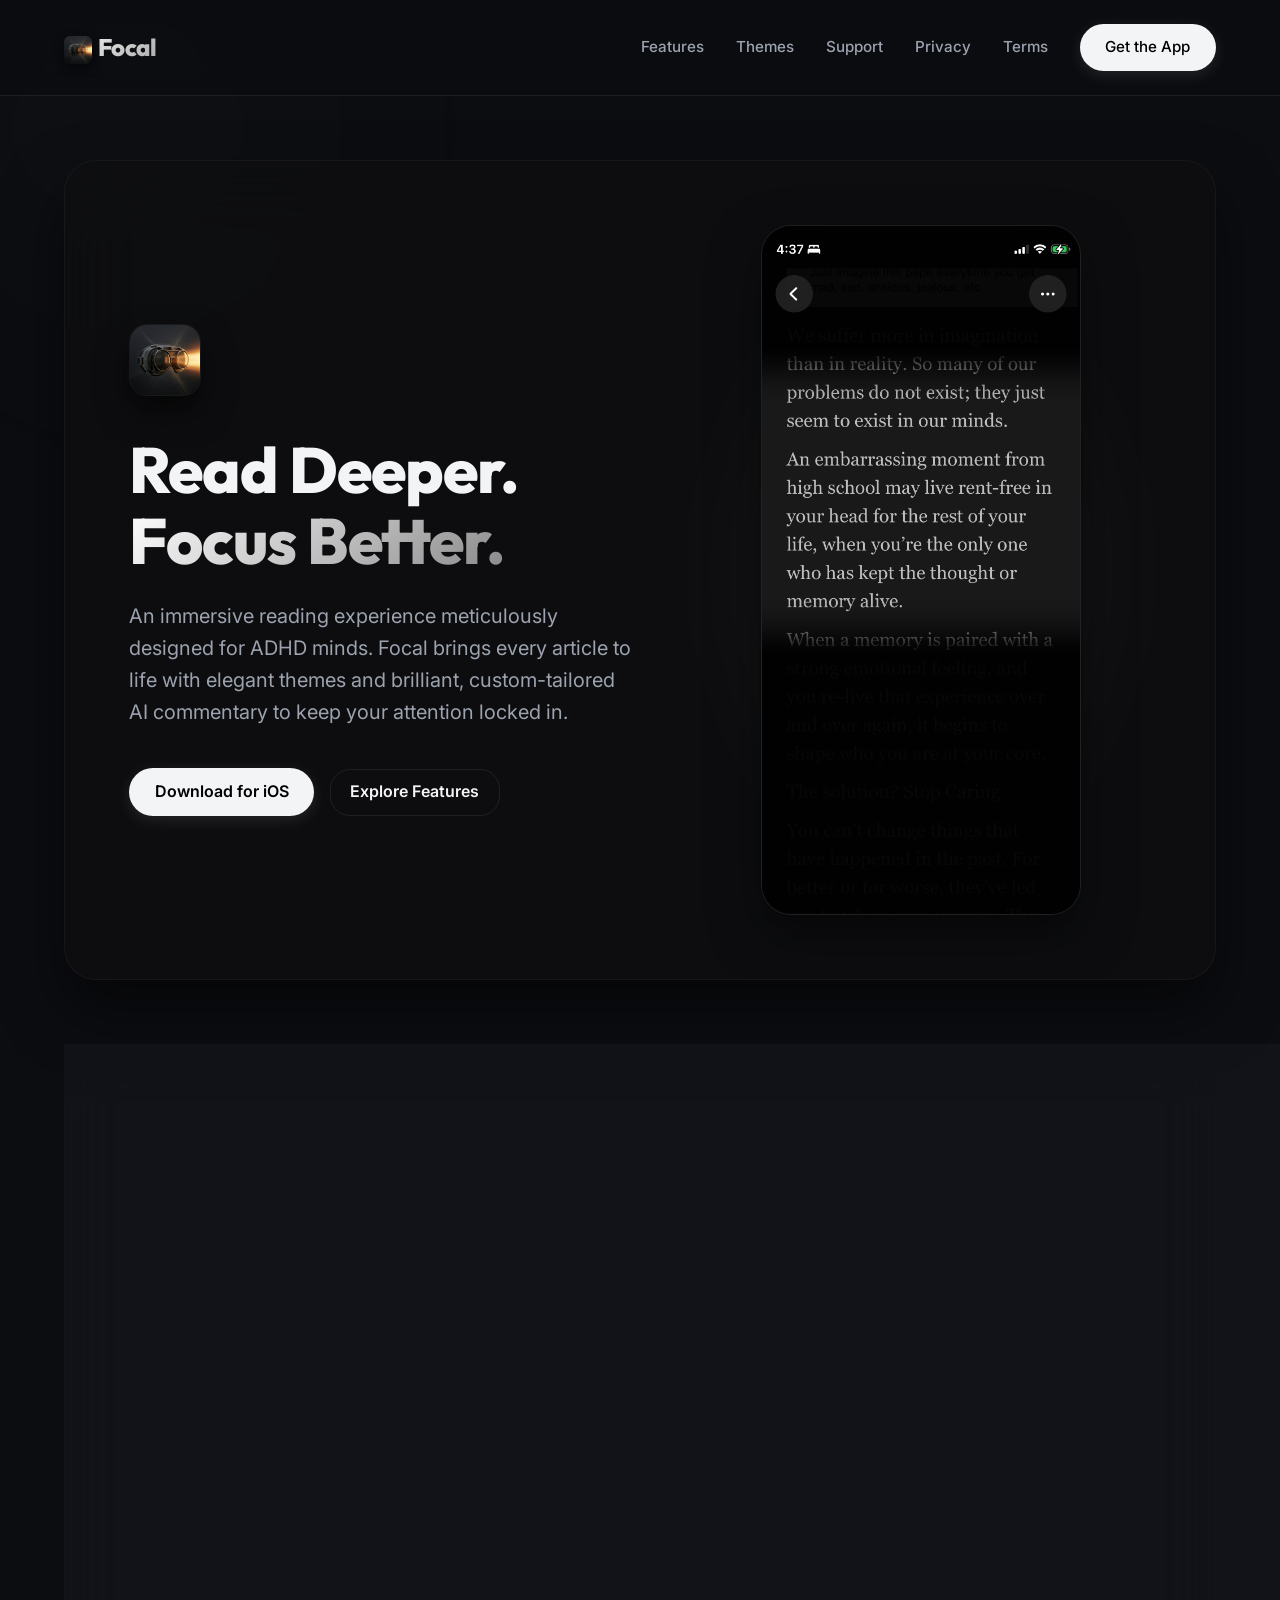
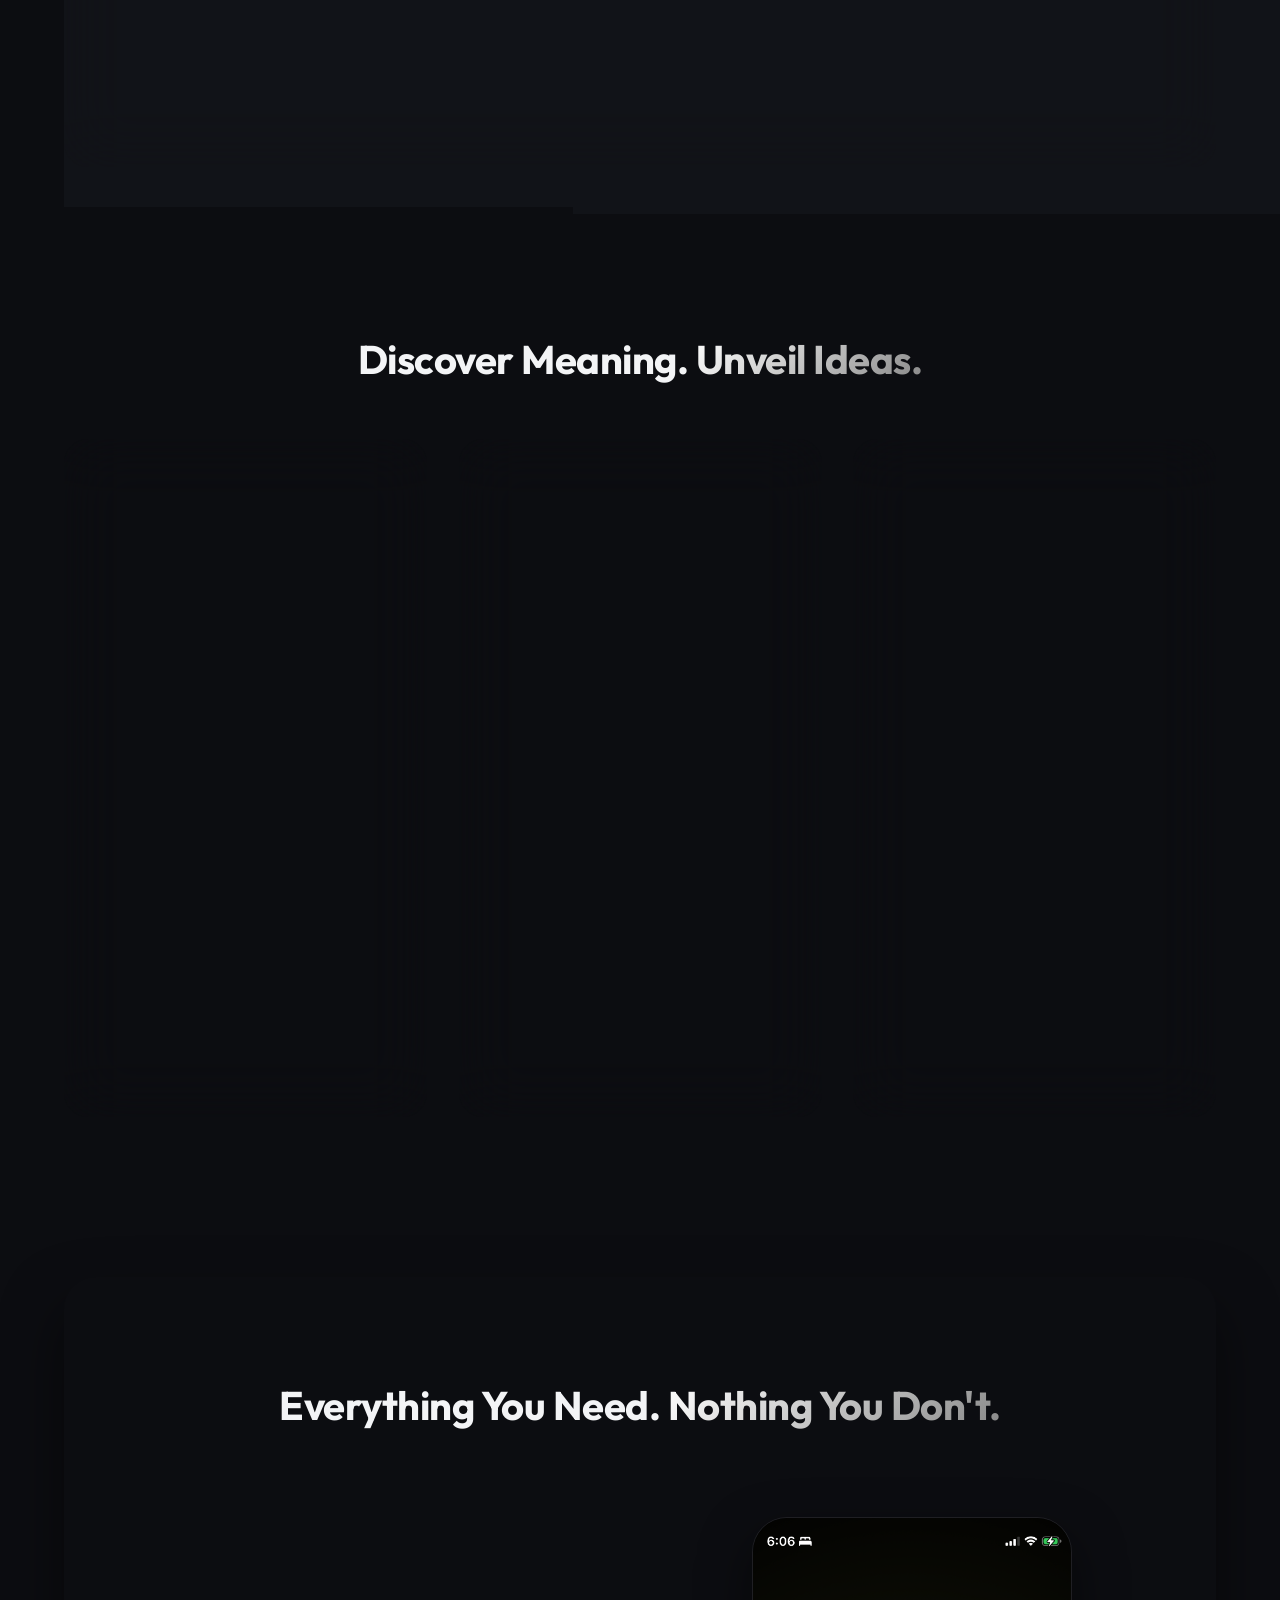
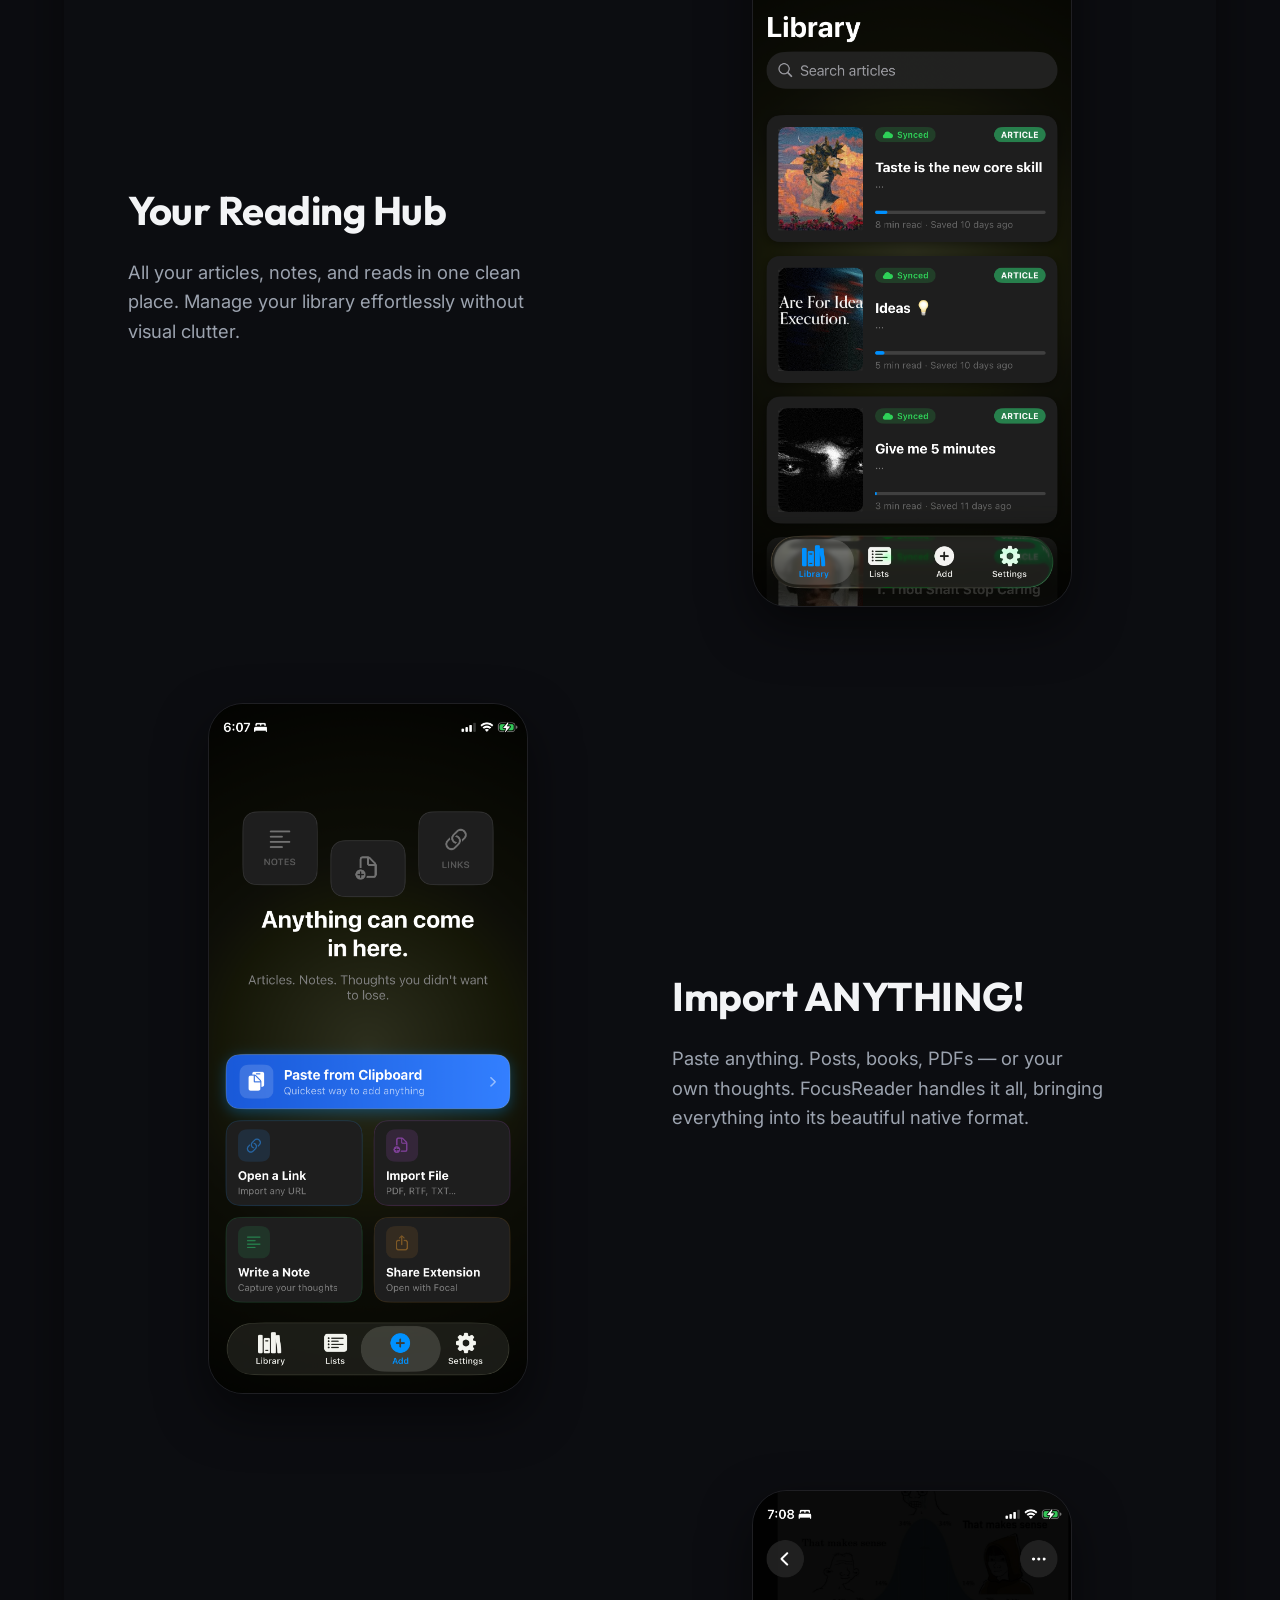
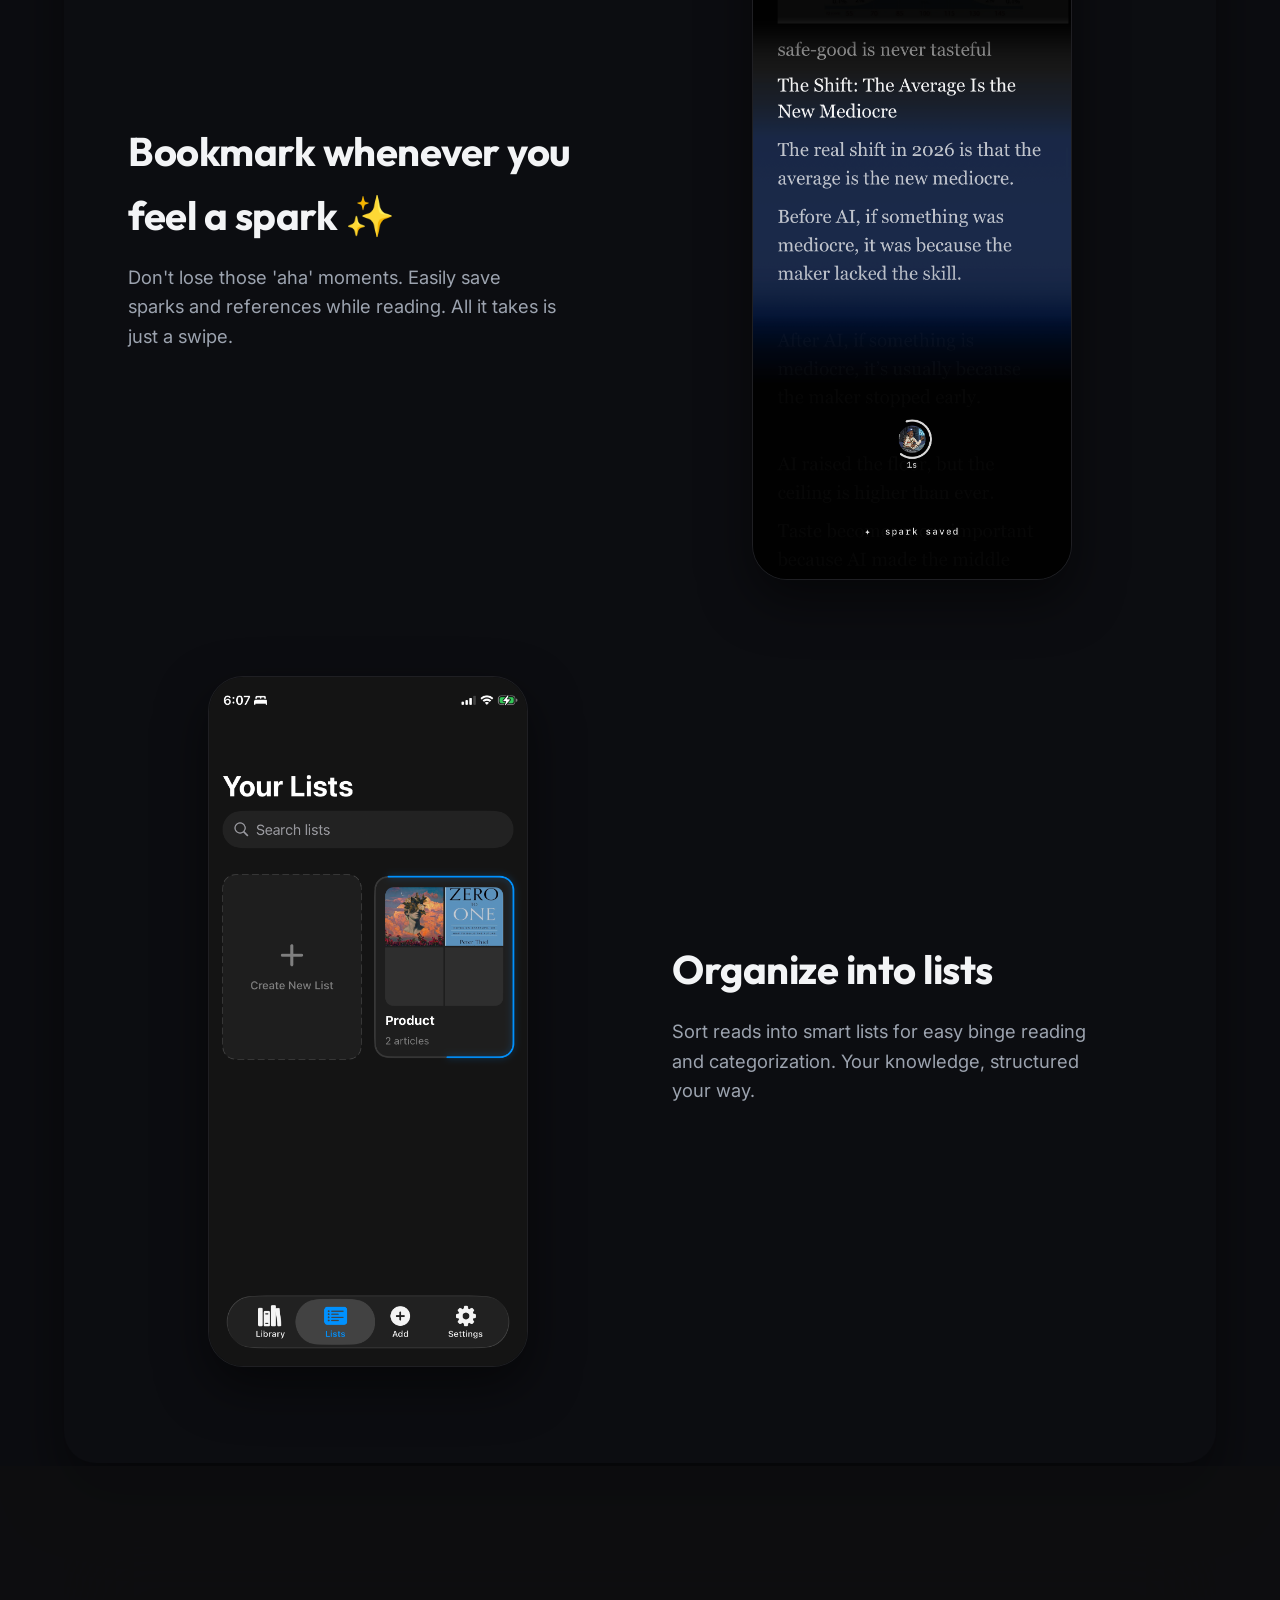
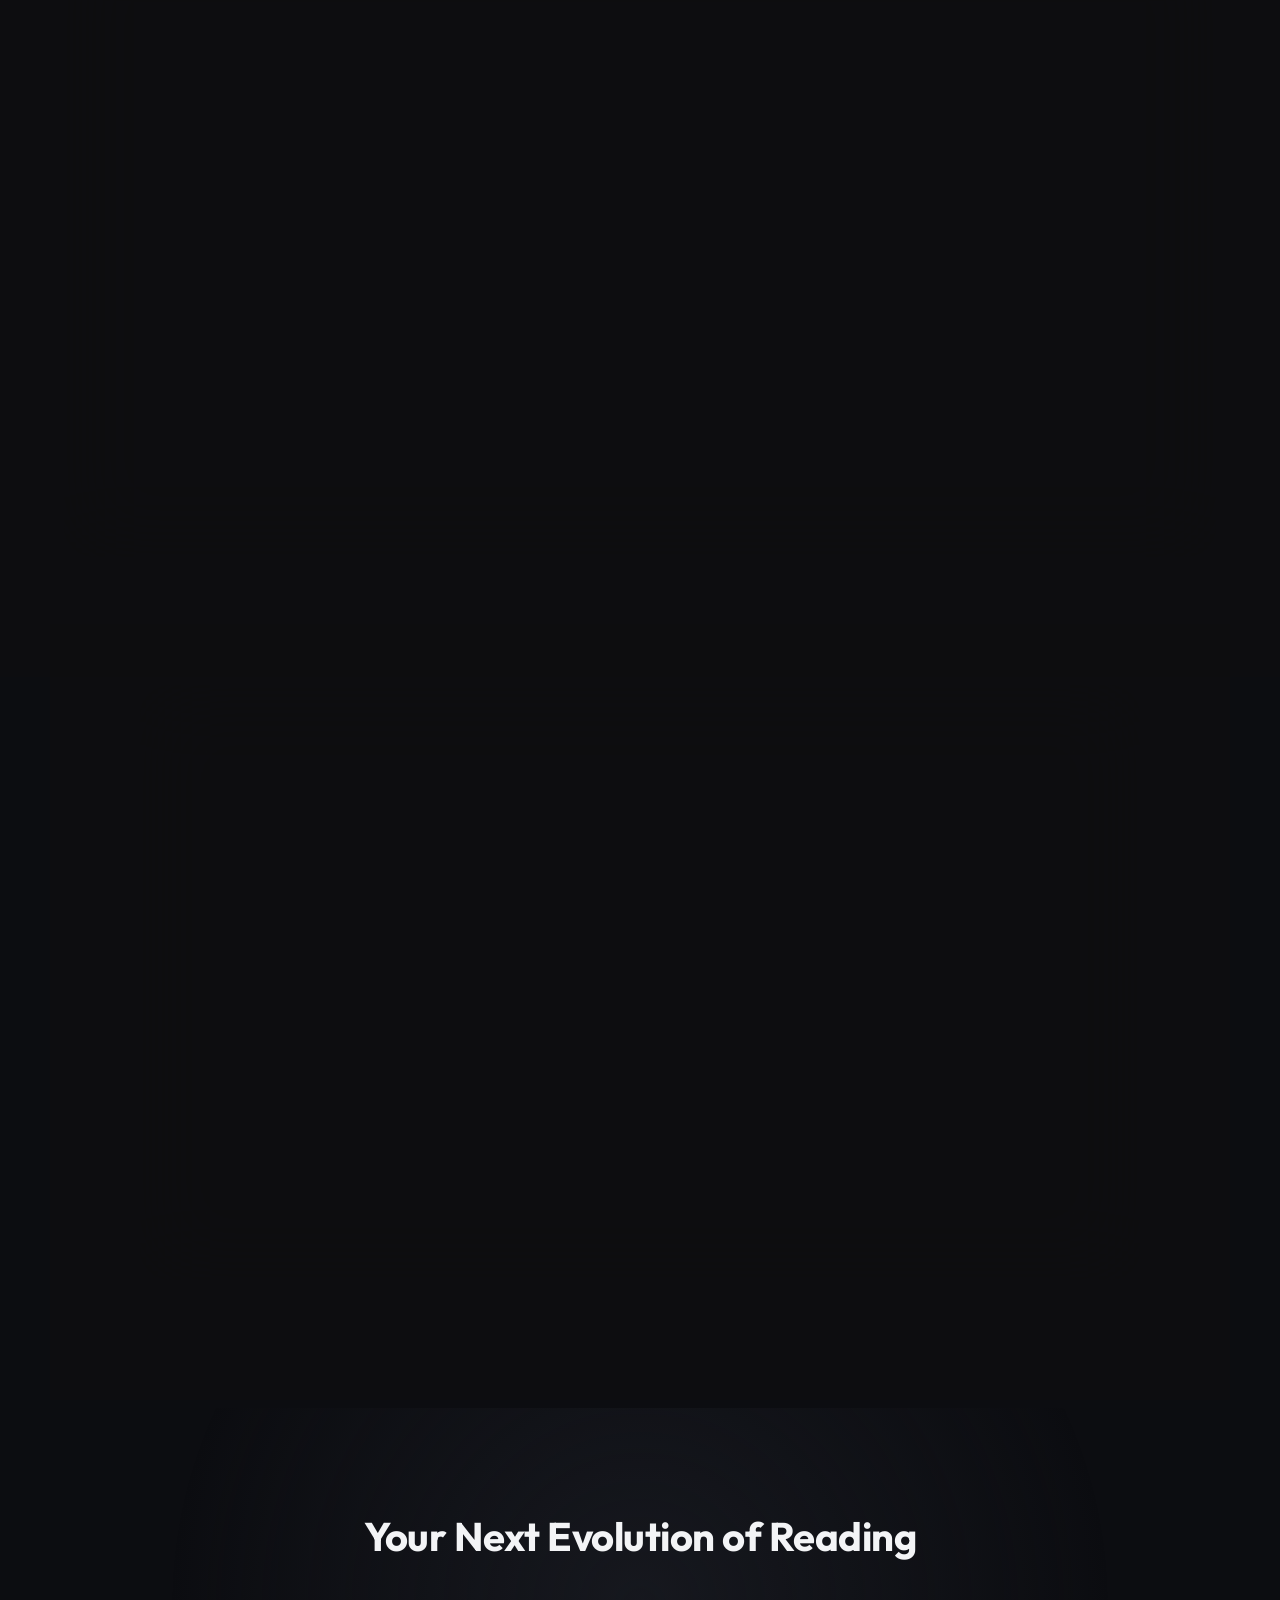
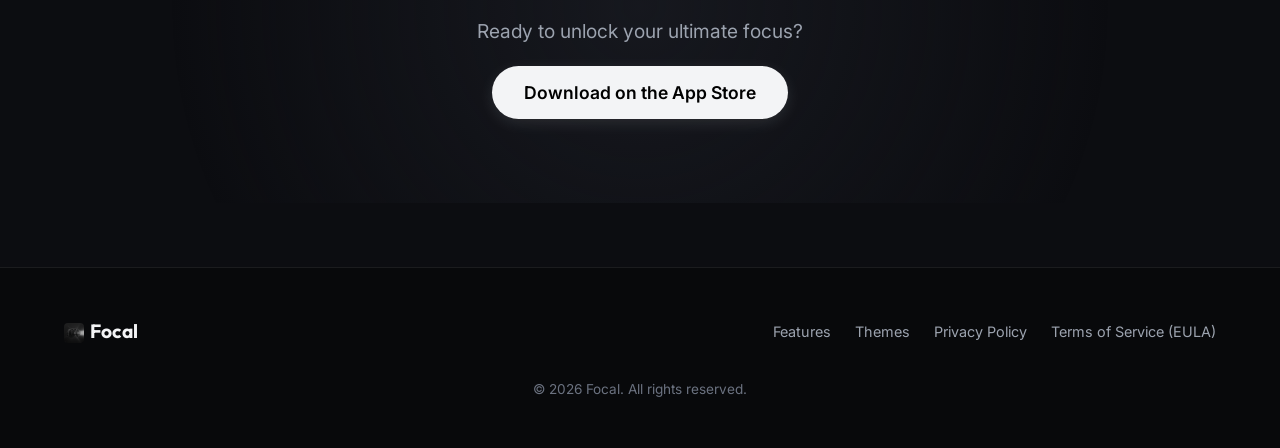
==== commit 59d62cf4: "room" ====
--- a/index.html
+++ b/index.html
@@ -56,6 +56,26 @@
             </div>
         </section>
 
+        <section id="coread" class="coread-section">
+            <div class="coread-inner">
+                <div class="coread-text">
+                    <span class="coread-badge">✦ Now Available</span>
+                    <h2 class="coread-title">Read Together,<br><span class="highlight">Live.</span></h2>
+                    <p class="coread-desc">Co-Reading Rooms let you and a friend read the same article simultaneously — with real-time voice chat, synced position tracking, and live reactions. No scheduling. Just share a QR code or room code and jump in.</p>
+                    <ul class="coread-list">
+                        <li>Voice chat while you read</li>
+                        <li>See exactly where your co-reader is on the page</li>
+                        <li>Join instantly via QR code or room code</li>
+                        <li>Sessions up to 60 minutes</li>
+                    </ul>
+                </div>
+                <div class="coread-image-wrap">
+                    <img src="Assets/readroom.png" alt="Co-Reading Room" class="coread-img float-anim">
+                    <div class="coread-glow"></div>
+                </div>
+            </div>
+        </section>
+
         <section id="features" class="features-section">
             <h2 class="section-title">Discover Meaning. <span class="highlight">Unveil Ideas.</span></h2>
 
--- a/styles.css
+++ b/styles.css
@@ -624,4 +624,135 @@
         align-self: center;
         width: 100%;
     }
-}+}
+/* ── Co-Reading Rooms Section ─────────────────────────────────────────── */
+.coread-section {
+    margin: 2rem 5% 4rem;
+    padding: 5rem 4rem;
+    background: rgba(25, 27, 34, 0.45);
+    border: 1px solid var(--border-color);
+    border-radius: 24px;
+    backdrop-filter: blur(30px);
+    -webkit-backdrop-filter: blur(30px);
+}
+
+.coread-inner {
+    display: flex;
+    align-items: center;
+    gap: 5rem;
+}
+
+.coread-text {
+    flex: 1;
+    display: flex;
+    flex-direction: column;
+    gap: 1.5rem;
+}
+
+.coread-badge {
+    display: inline-block;
+    font-family: var(--font-sans);
+    font-size: 0.7rem;
+    font-weight: 600;
+    letter-spacing: 0.15em;
+    text-transform: uppercase;
+    color: var(--text-muted);
+    border: 1px solid rgba(255,255,255,0.12);
+    border-radius: 100px;
+    padding: 0.35rem 0.9rem;
+    width: fit-content;
+}
+
+.coread-title {
+    font-family: var(--font-display);
+    font-size: clamp(2.5rem, 4vw, 4rem);
+    font-weight: 800;
+    line-height: 1.1;
+    letter-spacing: -0.02em;
+    color: var(--text-main);
+}
+
+.coread-desc {
+    font-size: 1.05rem;
+    color: var(--text-muted);
+    line-height: 1.75;
+    max-width: 480px;
+}
+
+.coread-list {
+    list-style: none;
+    display: flex;
+    flex-direction: column;
+    gap: 0.65rem;
+}
+
+.coread-list li {
+    font-size: 0.95rem;
+    color: var(--text-muted);
+    padding-left: 1.4rem;
+    position: relative;
+}
+
+.coread-list li::before {
+    content: '—';
+    position: absolute;
+    left: 0;
+    color: rgba(255,255,255,0.25);
+    font-size: 0.8rem;
+}
+
+.coread-image-wrap {
+    flex: 0 0 auto;
+    position: relative;
+    display: flex;
+    align-items: center;
+    justify-content: center;
+}
+
+.coread-img {
+    width: 260px;
+    border-radius: 32px;
+    box-shadow: 0 32px 64px rgba(0,0,0,0.6);
+    border: 1px solid rgba(255,255,255,0.06);
+    position: relative;
+    z-index: 1;
+}
+
+.coread-glow {
+    position: absolute;
+    width: 280px;
+    height: 280px;
+    background: radial-gradient(circle, rgba(255,255,255,0.04) 0%, transparent 70%);
+    filter: blur(40px);
+    z-index: 0;
+}
+
+@media (max-width: 768px) {
+    .coread-section {
+        padding: 3rem 1.5rem;
+        margin: 1.5rem 4% 3rem;
+    }
+
+    .coread-inner {
+        flex-direction: column;
+        gap: 3rem;
+        text-align: center;
+        align-items: center;
+    }
+
+    .coread-badge {
+        align-self: center;
+    }
+
+    .coread-desc {
+        max-width: 100%;
+    }
+
+    .coread-list li {
+        text-align: left;
+    }
+
+    .coread-img {
+        width: 220px;
+    }
+}
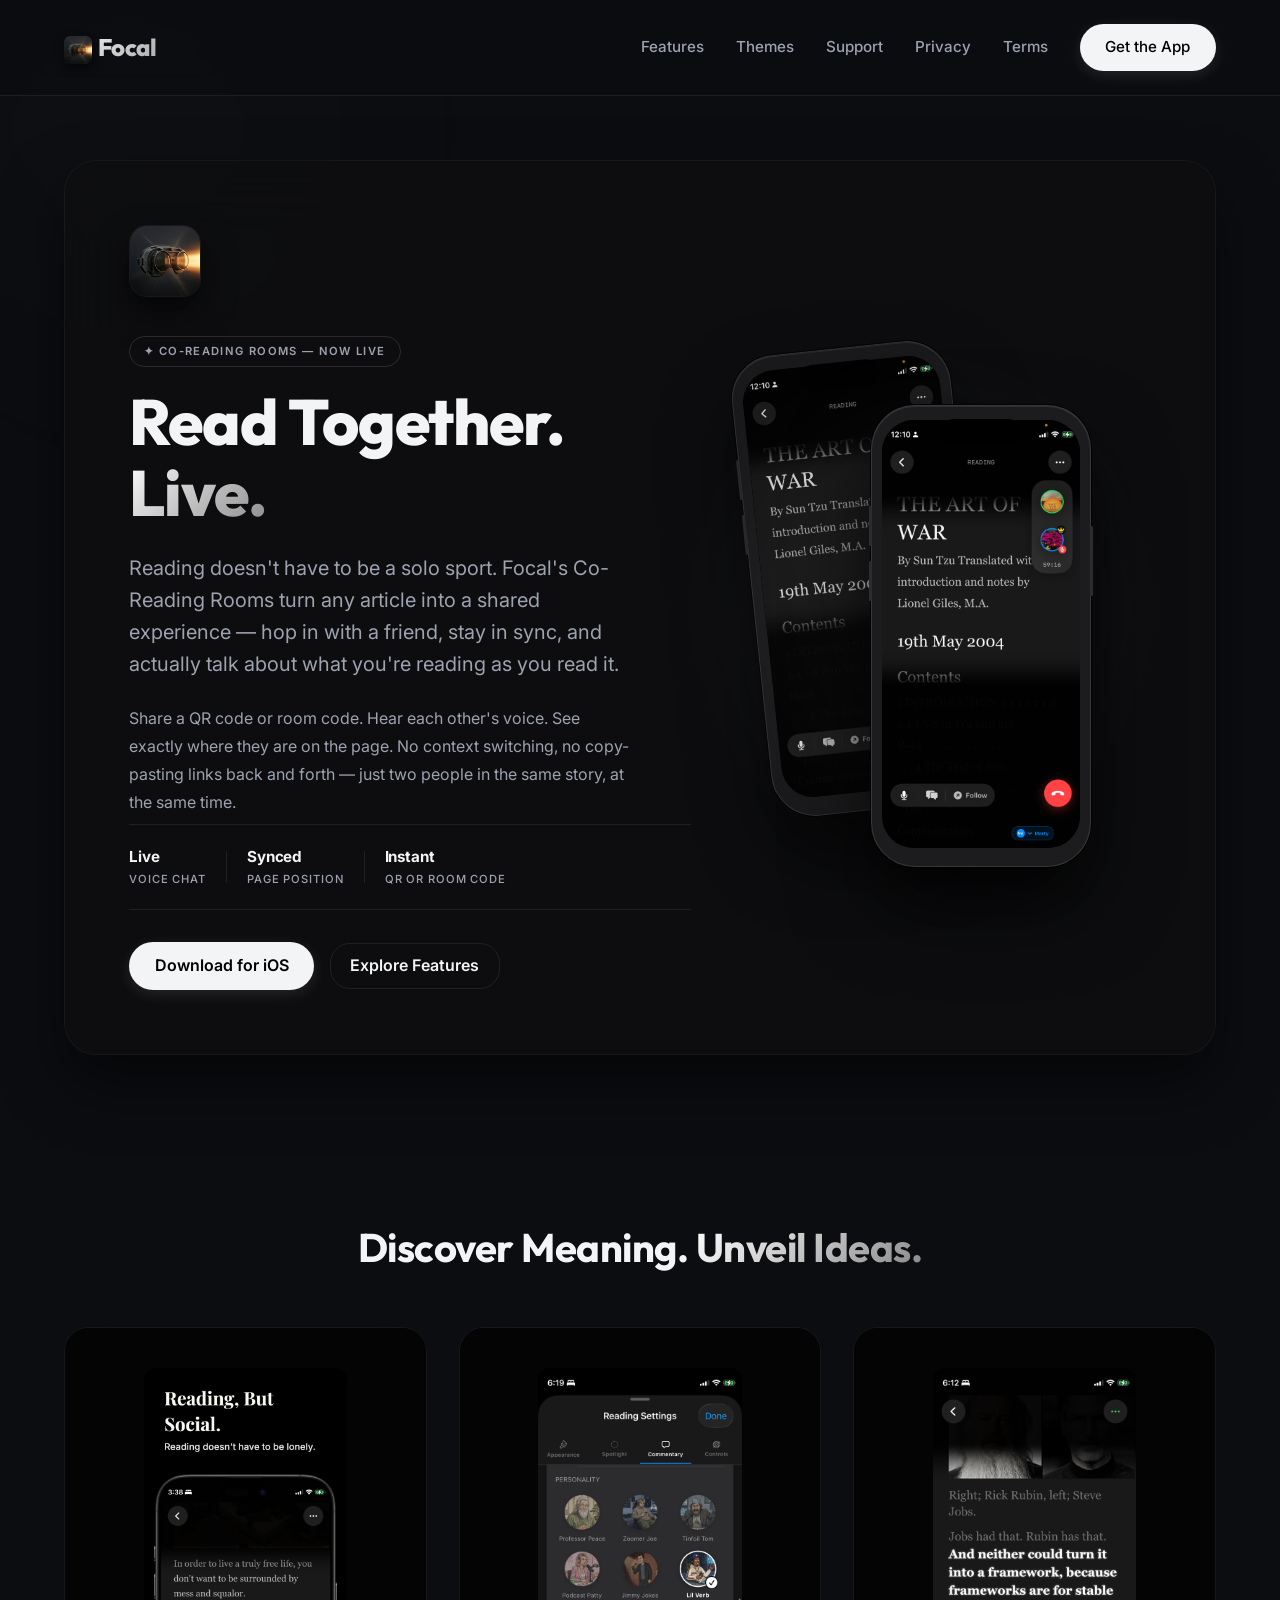
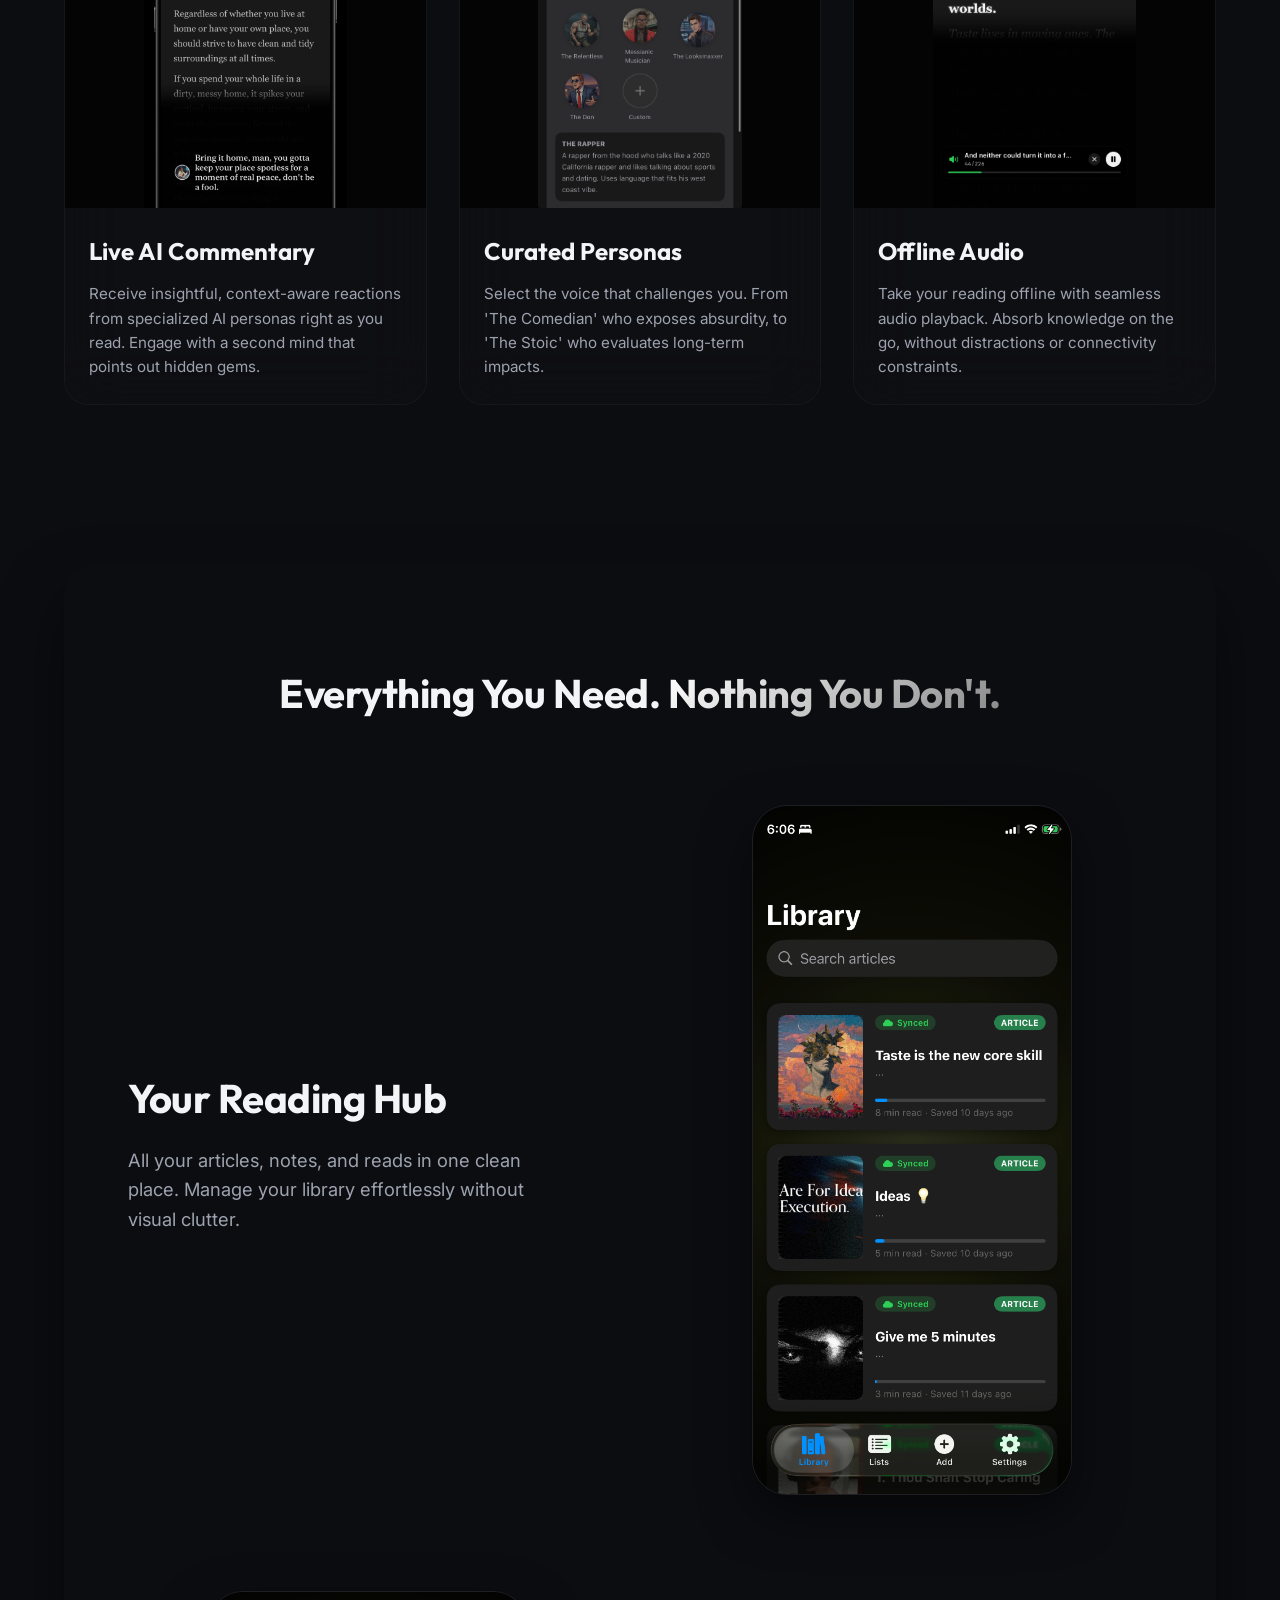
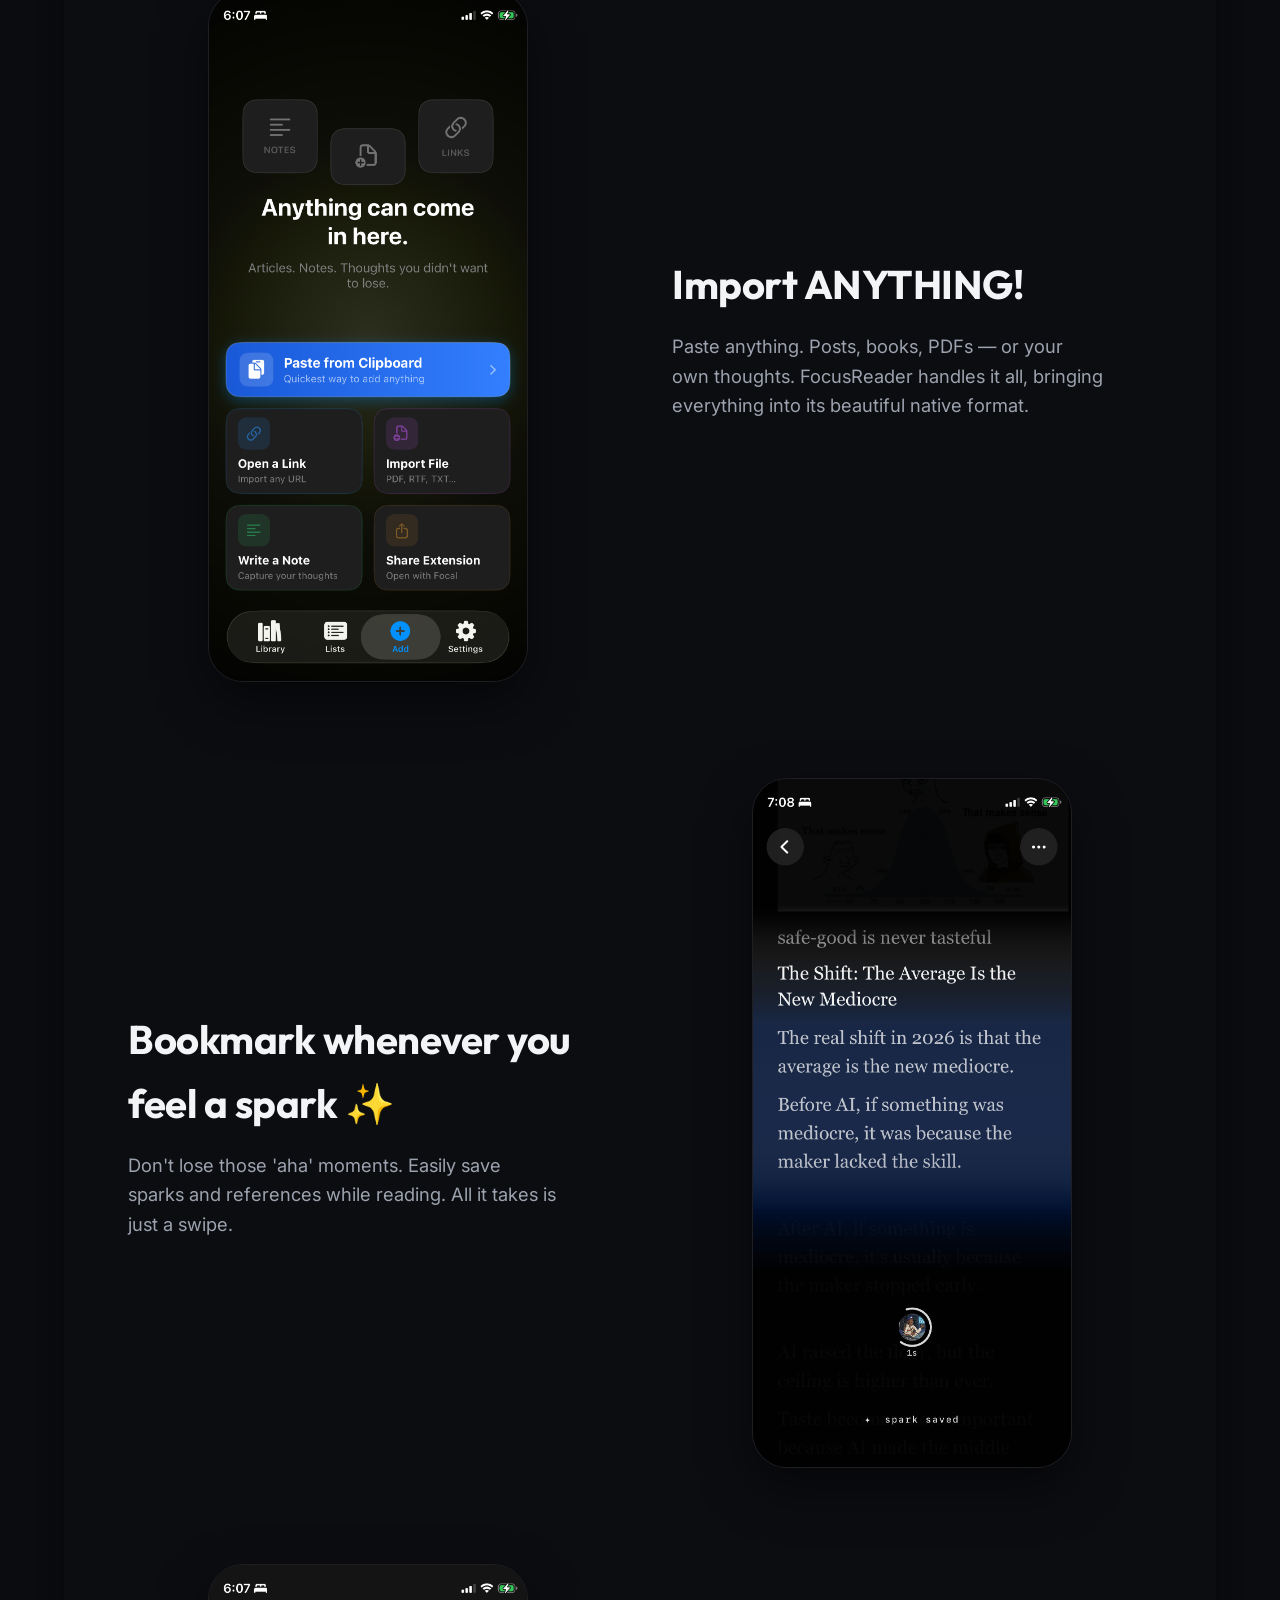
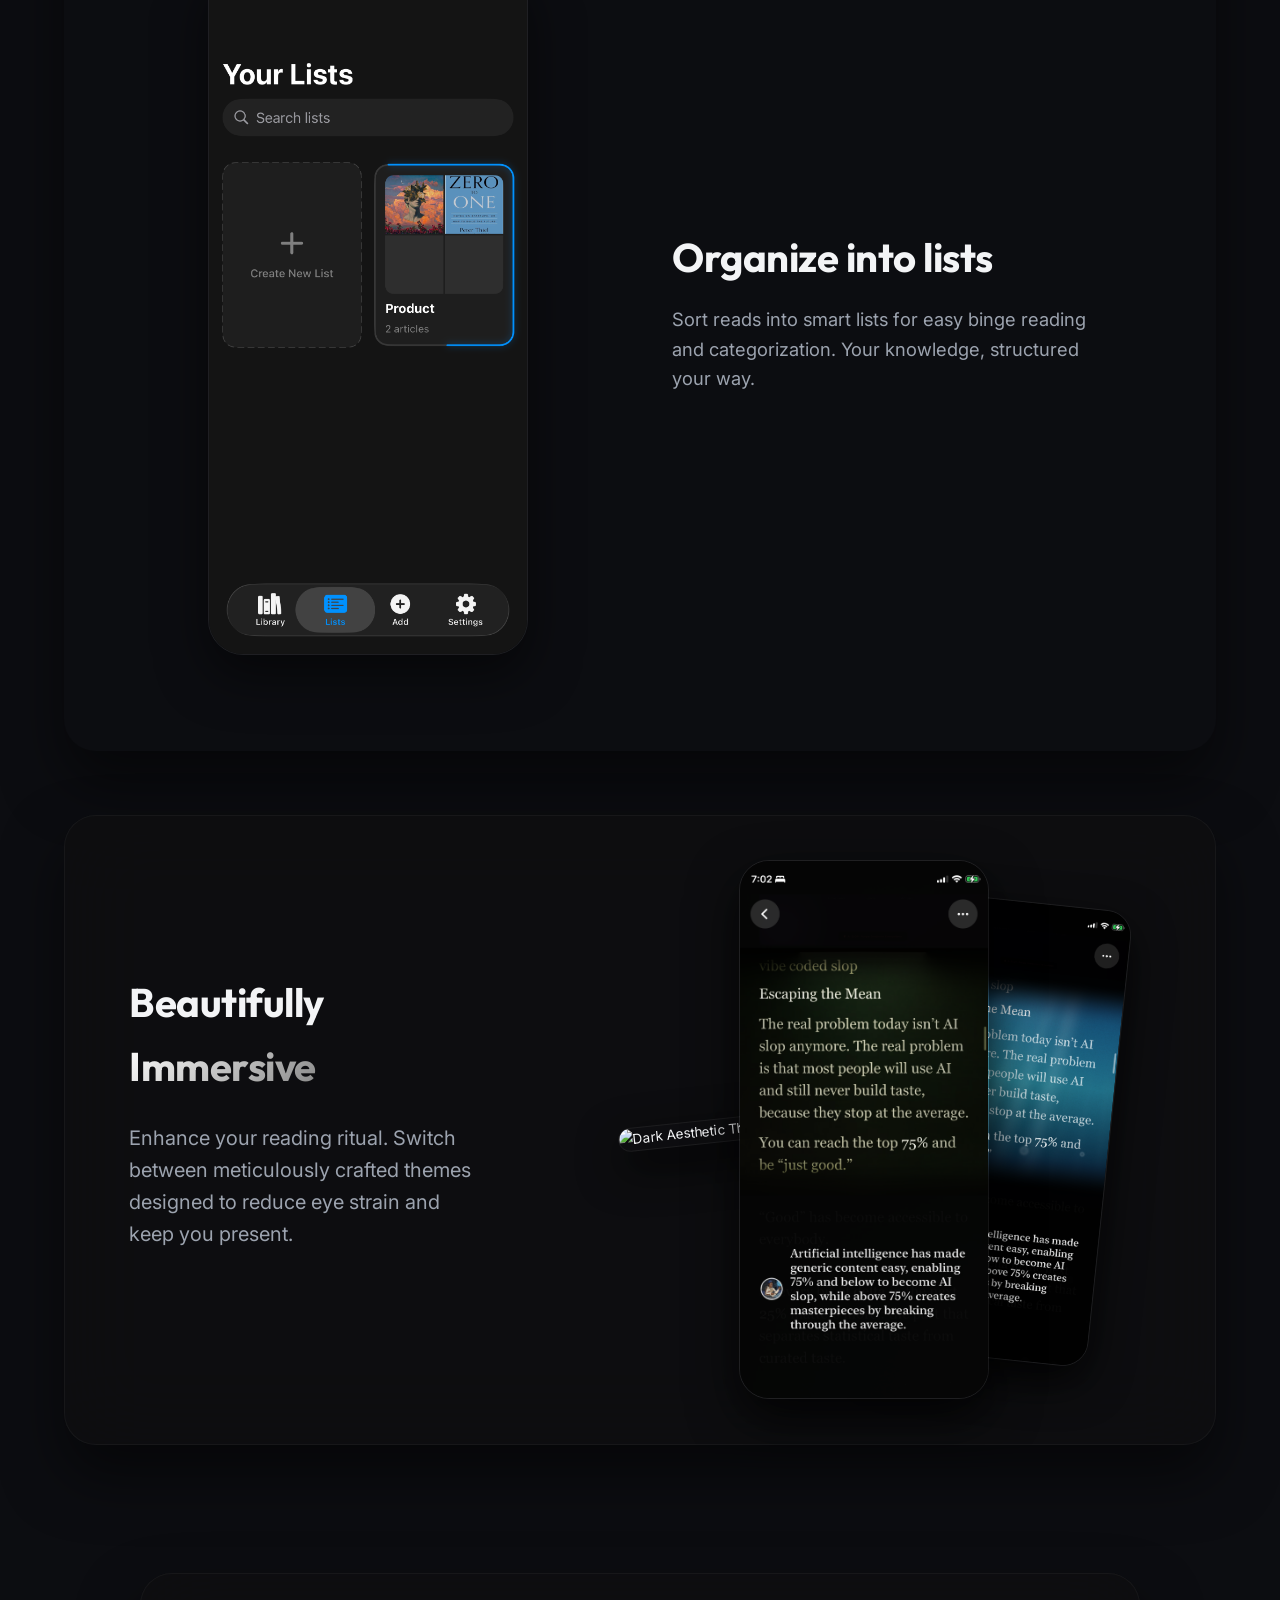
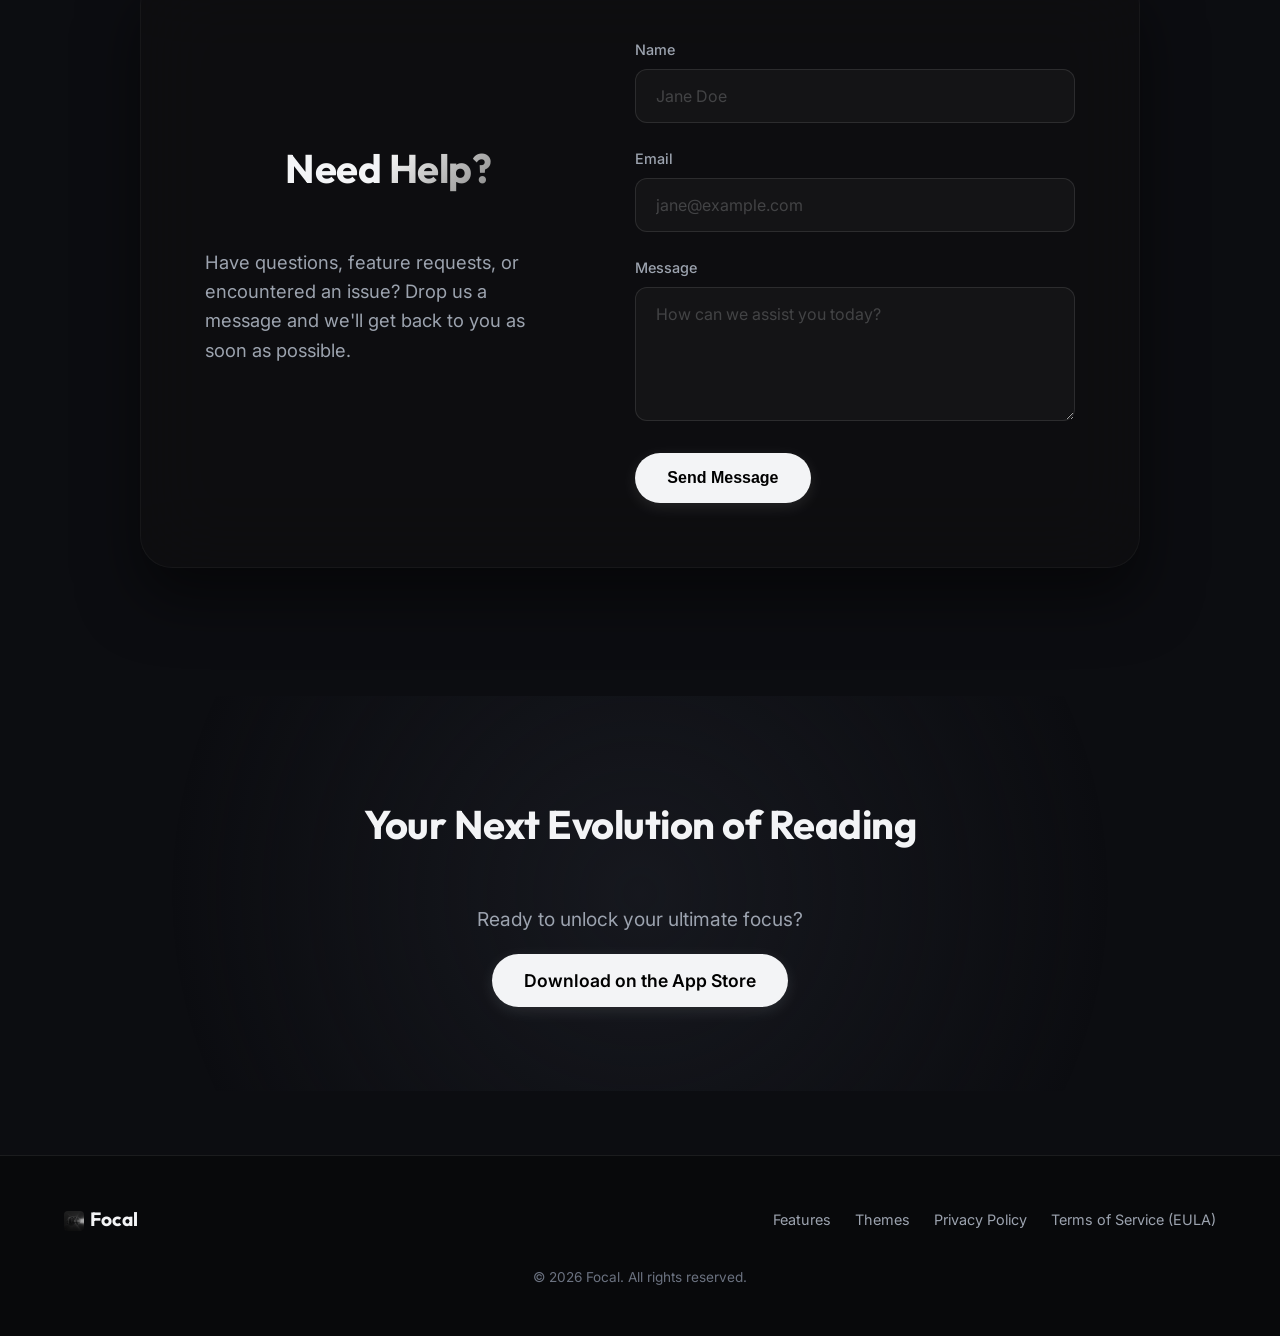
==== commit a737da69: "p" ====
--- a/index.html
+++ b/index.html
@@ -41,38 +41,44 @@
                     <img src="Assets/appicon.png" alt="Focal App Icon"
                         style="width: 72px; height: 72px; border-radius: 18px; margin-bottom: 2rem; box-shadow: 0 16px 32px rgba(0,0,0,0.6); border: 1px solid rgba(255,255,255,0.05);">
                 </div>
-                <h1 class="main-title">Read Deeper.<br><span class="highlight">Focus Better.</span></h1>
-                <p class="subtitle">An immersive reading experience meticulously designed for ADHD minds. Focal brings
-                    every article to life with elegant themes and brilliant, custom-tailored AI commentary to keep your
-                    attention locked in.</p>
+                <span class="hero-badge">✦ Co-Reading Rooms — Now Live</span>
+                <h1 class="main-title">Read Together.<br><span class="highlight">Live.</span></h1>
+                <p class="subtitle">Reading doesn't have to be a solo sport. Focal's Co-Reading Rooms turn any article into a shared experience — hop in with a friend, stay in sync, and actually talk about what you're reading as you read it.</p>
+                <p class="hero-copy">Share a QR code or room code. Hear each other's voice. See exactly where they are on the page. No context switching, no copy-pasting links back and forth — just two people in the same story, at the same time.</p>
+                <div class="hero-stats">
+                    <div class="hero-stat"><span>Live</span>voice chat</div>
+                    <div class="hero-stat-divider"></div>
+                    <div class="hero-stat"><span>Synced</span>page position</div>
+                    <div class="hero-stat-divider"></div>
+                    <div class="hero-stat"><span>Instant</span>QR or room code</div>
+                </div>
                 <div class="hero-buttons">
                     <a href="#download" class="primary-btn">Download for iOS</a>
                     <a href="#features" class="secondary-btn">Explore Features</a>
                 </div>
             </div>
             <div class="hero-image-container">
-                <img src="Assets/reading.png" alt="Focal immersive reading" class="hero-img float-anim">
+                <div class="iphone-duo">
+                    <div class="iphone-mockup iphone-back float-anim" style="animation-delay: 0.8s;">
+                        <div class="iphone-island"></div>
+                        <div class="iphone-screen">
+                            <img src="Assets/readroom.png" alt="Co-Reading Room">
+                        </div>
+                        <div class="iphone-btn iphone-btn-right"></div>
+                        <div class="iphone-btn iphone-btn-left1"></div>
+                        <div class="iphone-btn iphone-btn-left2"></div>
+                    </div>
+                    <div class="iphone-mockup iphone-front float-anim">
+                        <div class="iphone-island"></div>
+                        <div class="iphone-screen">
+                            <img src="Assets/readroom.png" alt="Co-Reading Room">
+                        </div>
+                        <div class="iphone-btn iphone-btn-right"></div>
+                        <div class="iphone-btn iphone-btn-left1"></div>
+                        <div class="iphone-btn iphone-btn-left2"></div>
+                    </div>
+                </div>
                 <div class="accent-glow"></div>
-            </div>
-        </section>
-
-        <section id="coread" class="coread-section">
-            <div class="coread-inner">
-                <div class="coread-text">
-                    <span class="coread-badge">✦ Now Available</span>
-                    <h2 class="coread-title">Read Together,<br><span class="highlight">Live.</span></h2>
-                    <p class="coread-desc">Co-Reading Rooms let you and a friend read the same article simultaneously — with real-time voice chat, synced position tracking, and live reactions. No scheduling. Just share a QR code or room code and jump in.</p>
-                    <ul class="coread-list">
-                        <li>Voice chat while you read</li>
-                        <li>See exactly where your co-reader is on the page</li>
-                        <li>Join instantly via QR code or room code</li>
-                        <li>Sessions up to 60 minutes</li>
-                    </ul>
-                </div>
-                <div class="coread-image-wrap">
-                    <img src="Assets/readroom.png" alt="Co-Reading Room" class="coread-img float-anim">
-                    <div class="coread-glow"></div>
-                </div>
             </div>
         </section>
 
--- a/styles.css
+++ b/styles.css
@@ -756,3 +756,174 @@
         width: 220px;
     }
 }
+
+/* ── Hero Badge ──────────────────────────────────────────────────────── */
+.hero-badge {
+    display: inline-block;
+    font-size: 0.7rem;
+    font-weight: 600;
+    letter-spacing: 0.12em;
+    text-transform: uppercase;
+    color: var(--text-muted);
+    border: 1px solid rgba(255,255,255,0.12);
+    border-radius: 100px;
+    padding: 0.35rem 0.9rem;
+    margin-bottom: 1.25rem;
+}
+
+/* ── iPhone Mockup ───────────────────────────────────────────────────── */
+.iphone-duo {
+    position: relative;
+    width: 340px;
+    height: 520px;
+}
+
+.iphone-mockup {
+    position: absolute;
+    width: 220px;
+    background: #1c1c1e;
+    border-radius: 44px;
+    border: 1.5px solid rgba(255,255,255,0.12);
+    box-shadow:
+        0 0 0 1px rgba(0,0,0,0.9),
+        0 40px 80px rgba(0,0,0,0.8),
+        inset 0 1px 0 rgba(255,255,255,0.08);
+    padding: 14px 10px 18px;
+    overflow: visible;
+}
+
+.iphone-front {
+    bottom: 0;
+    right: 0;
+    z-index: 2;
+}
+
+.iphone-back {
+    top: 0;
+    left: 0;
+    z-index: 1;
+    transform: rotate(-6deg);
+    opacity: 0.85;
+}
+
+/* Dynamic Island */
+.iphone-island {
+    position: absolute;
+    top: 13px;
+    left: 50%;
+    transform: translateX(-50%);
+    width: 80px;
+    height: 26px;
+    background: #000;
+    border-radius: 20px;
+    z-index: 10;
+}
+
+/* Screen */
+.iphone-screen {
+    border-radius: 32px;
+    overflow: hidden;
+    background: #000;
+    position: relative;
+}
+
+.iphone-screen img {
+    width: 100%;
+    display: block;
+    border-radius: 32px;
+}
+
+/* Side buttons */
+.iphone-btn {
+    position: absolute;
+    background: #2c2c2e;
+    border-radius: 3px;
+}
+
+.iphone-btn-right {
+    right: -3px;
+    top: 120px;
+    width: 3px;
+    height: 70px;
+}
+
+.iphone-btn-left1 {
+    left: -3px;
+    top: 100px;
+    width: 3px;
+    height: 40px;
+}
+
+.iphone-btn-left2 {
+    left: -3px;
+    top: 155px;
+    width: 3px;
+    height: 40px;
+}
+
+@media (max-width: 768px) {
+    .iphone-duo {
+        width: 260px;
+        height: 420px;
+    }
+
+    .iphone-mockup {
+        width: 180px;
+    }
+}
+
+/* ── Hero Copy & Stats ───────────────────────────────────────────────── */
+.hero-copy {
+    font-size: 1rem;
+    color: var(--text-muted);
+    line-height: 1.75;
+    max-width: 90%;
+    margin-top: -1rem;
+    margin-bottom: 0.5rem;
+}
+
+.hero-stats {
+    display: flex;
+    align-items: center;
+    gap: 1.25rem;
+    margin-bottom: 2rem;
+    padding: 1.25rem 0;
+    border-top: 1px solid var(--border-color);
+    border-bottom: 1px solid var(--border-color);
+}
+
+.hero-stat {
+    display: flex;
+    flex-direction: column;
+    font-size: 0.7rem;
+    text-transform: uppercase;
+    letter-spacing: 0.08em;
+    color: var(--text-muted);
+    font-weight: 500;
+}
+
+.hero-stat span {
+    font-size: 0.95rem;
+    font-weight: 700;
+    color: var(--text-main);
+    text-transform: none;
+    letter-spacing: -0.01em;
+    margin-bottom: 0.1rem;
+}
+
+.hero-stat-divider {
+    width: 1px;
+    height: 32px;
+    background: var(--border-color);
+    flex-shrink: 0;
+}
+
+@media (max-width: 768px) {
+    .hero-copy {
+        max-width: 100%;
+    }
+
+    .hero-stats {
+        gap: 1rem;
+    }
+}
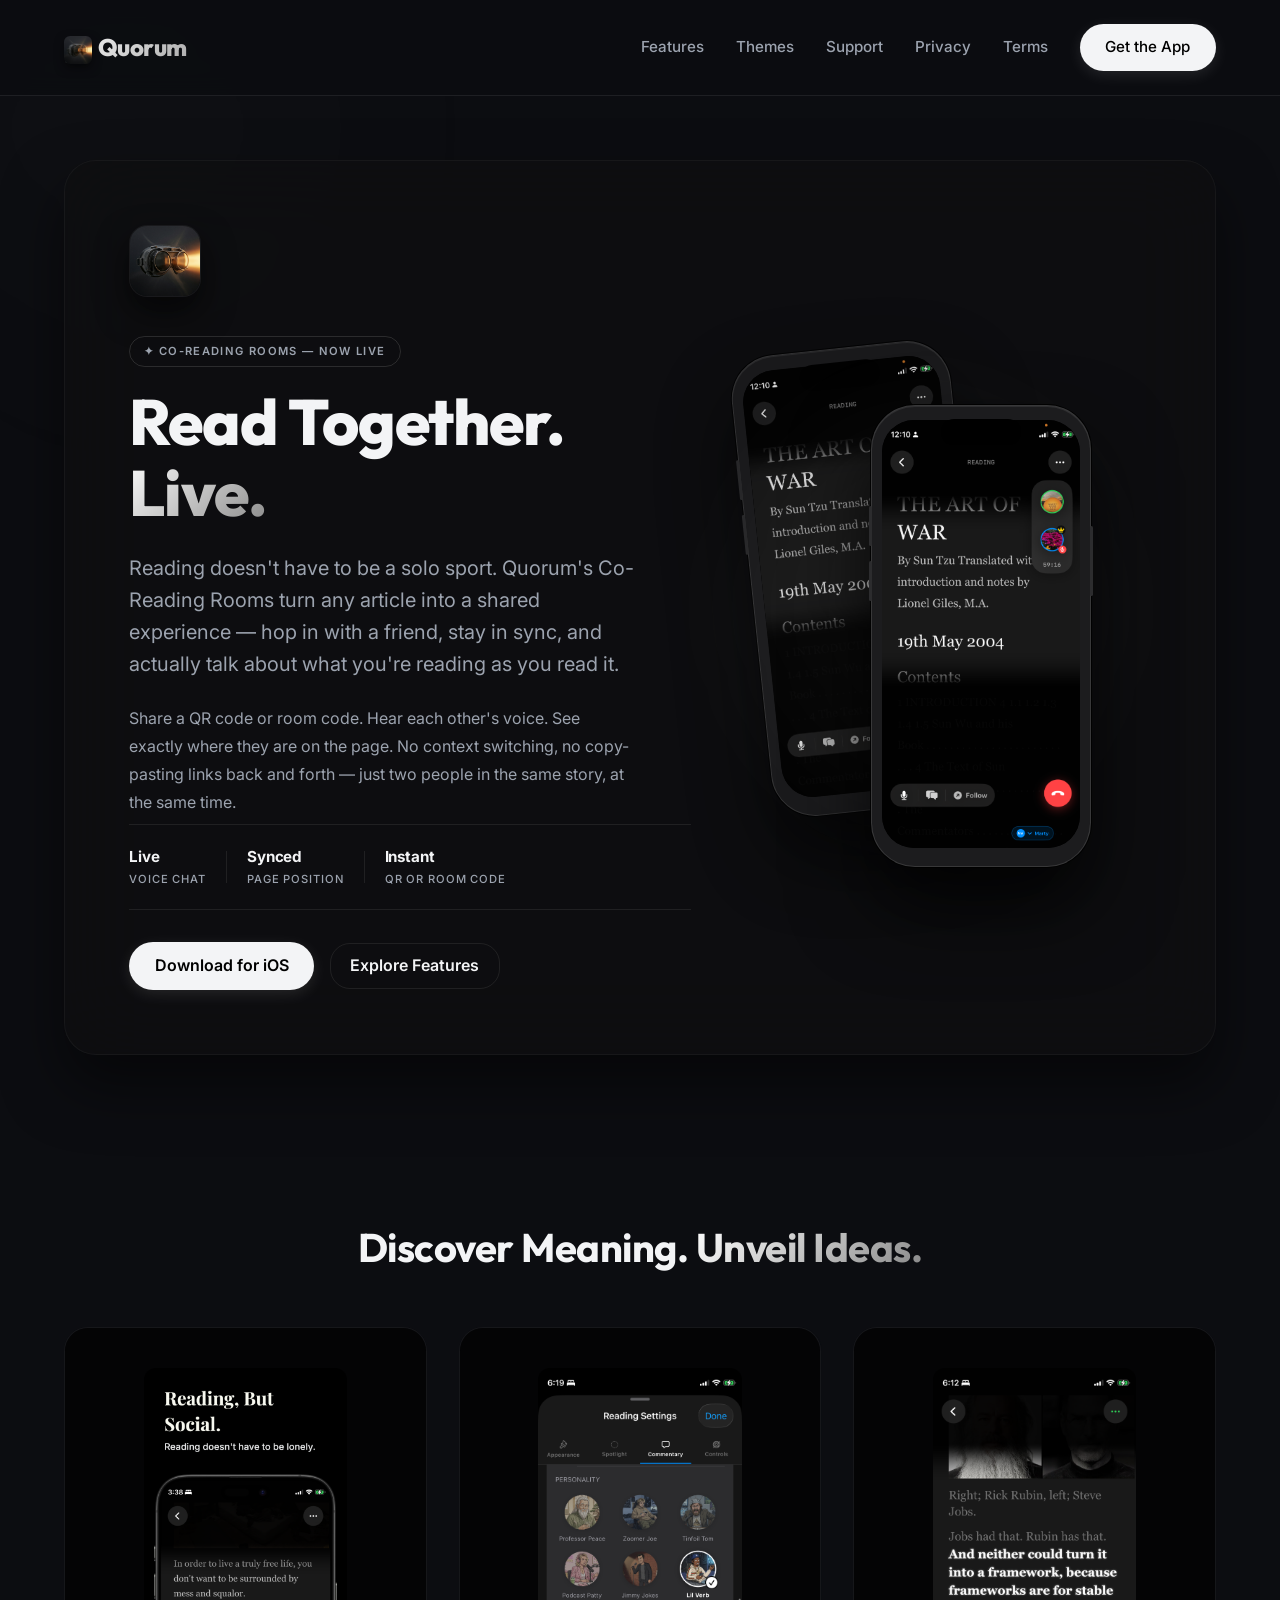
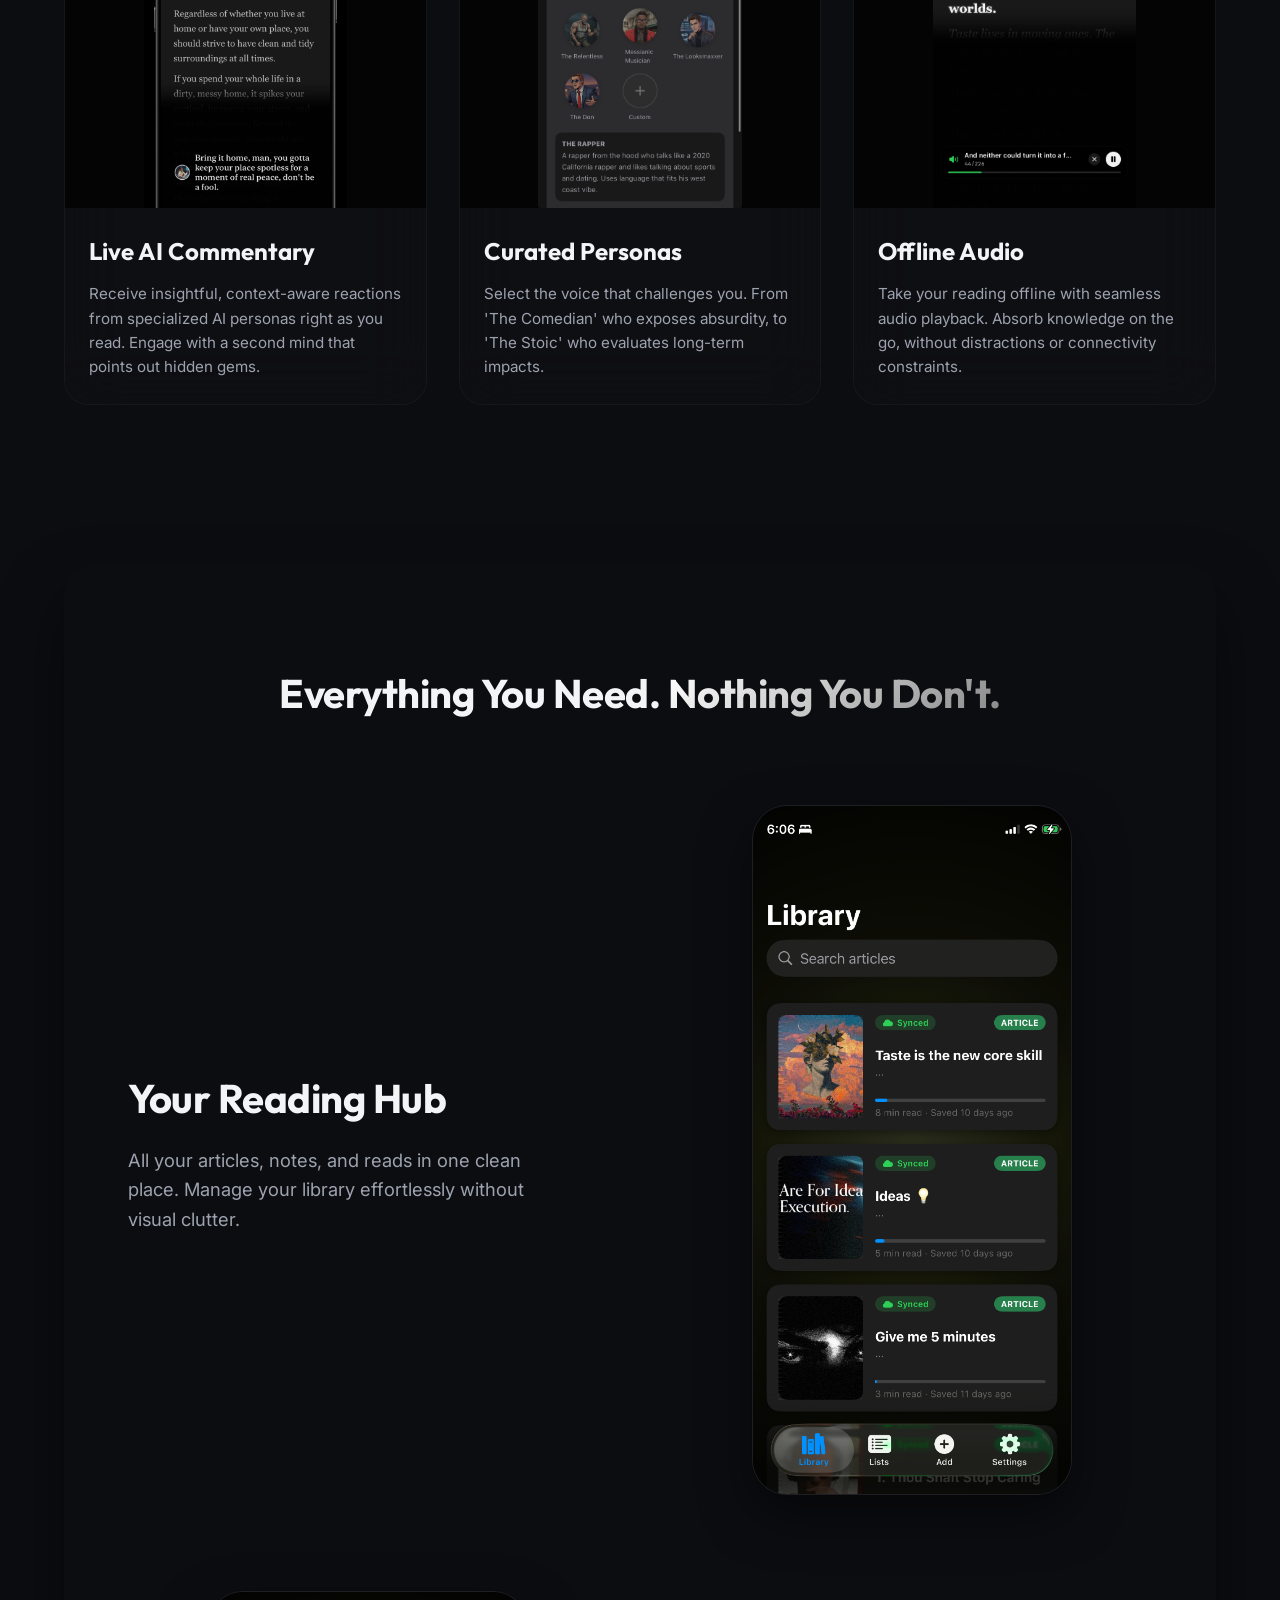
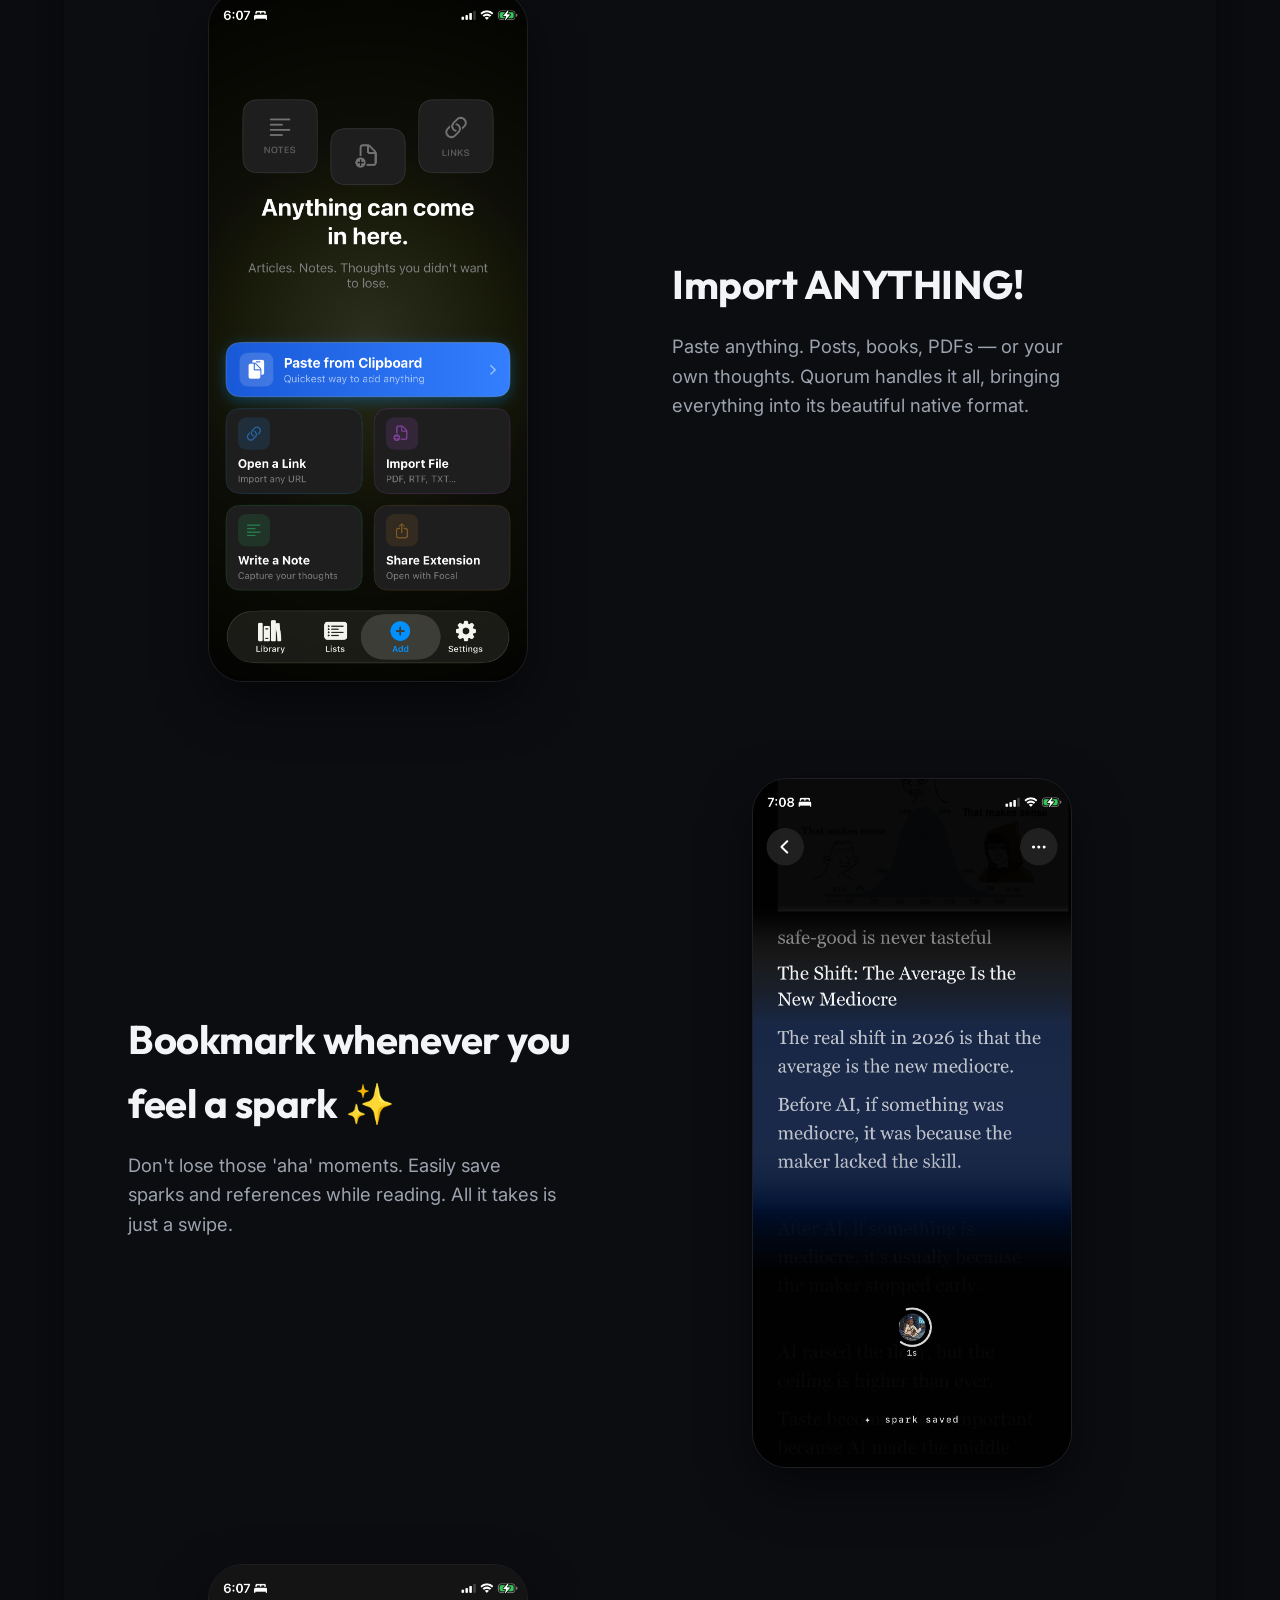
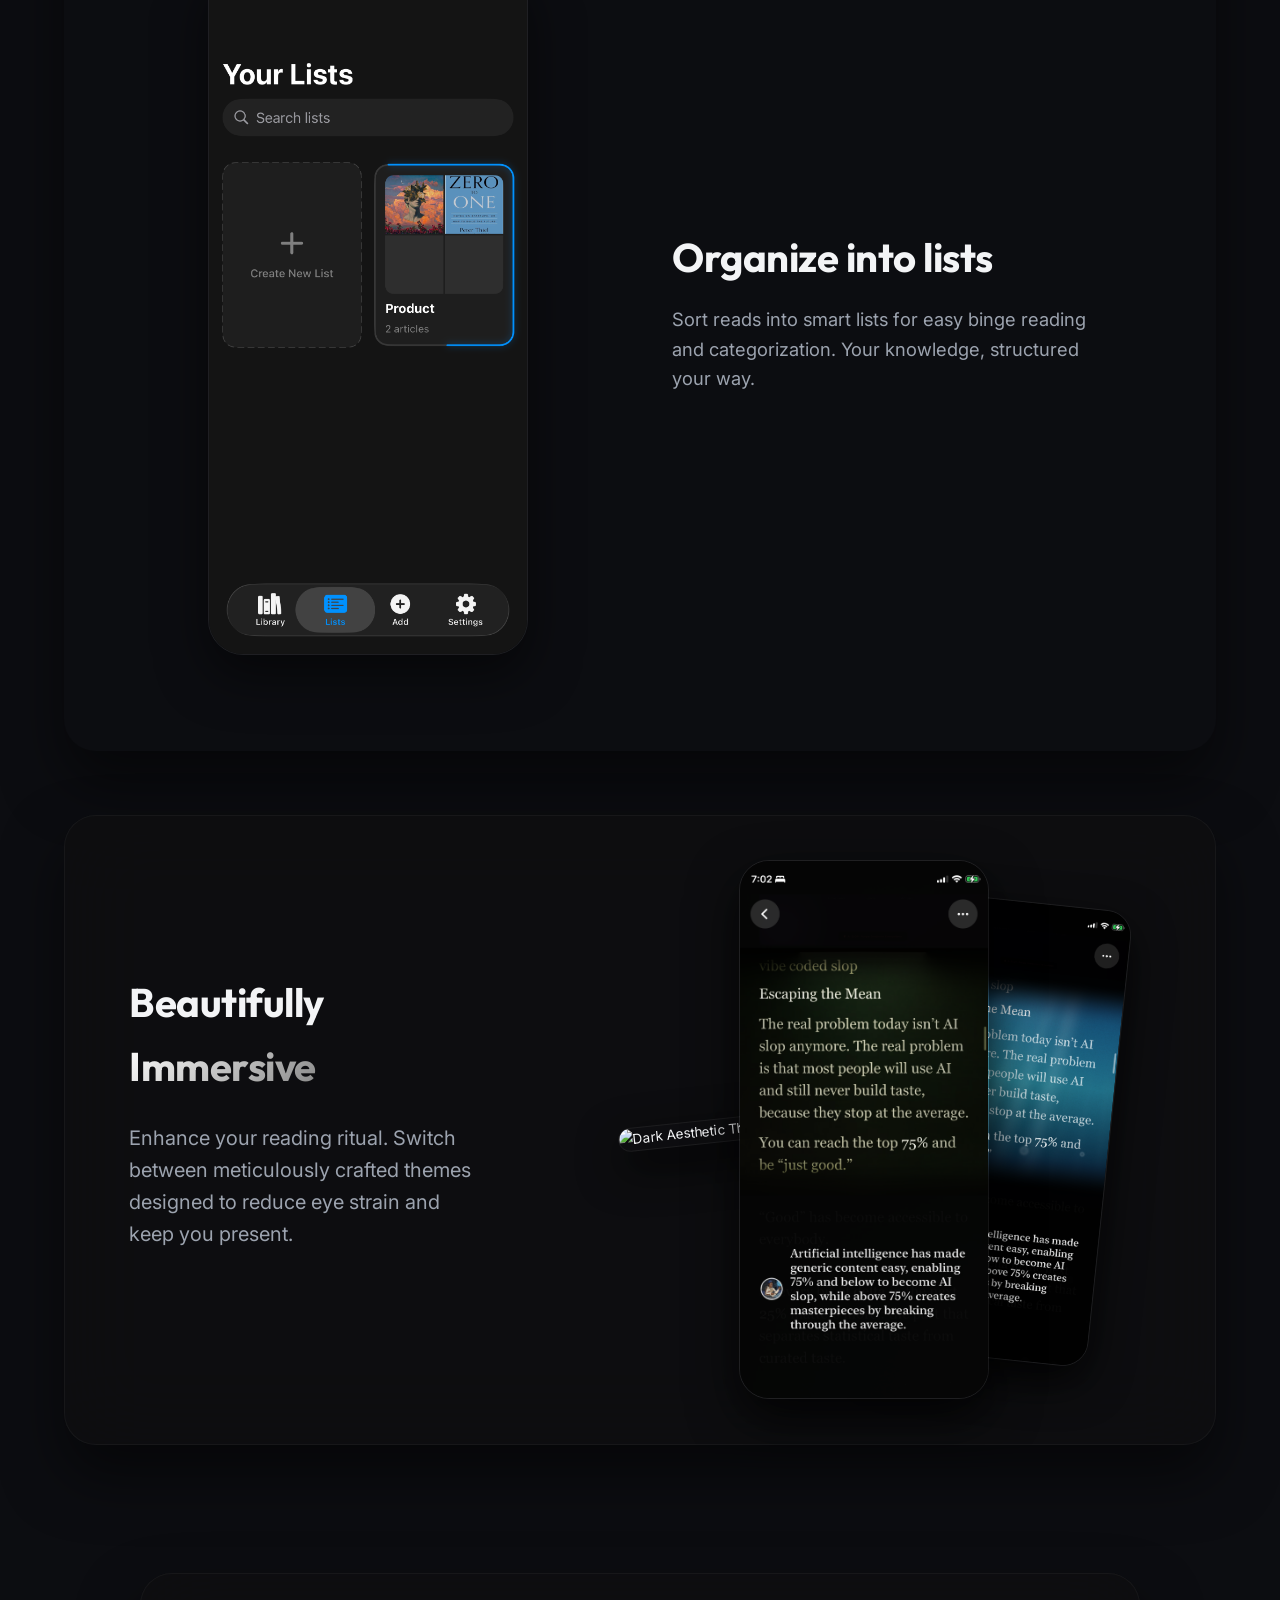
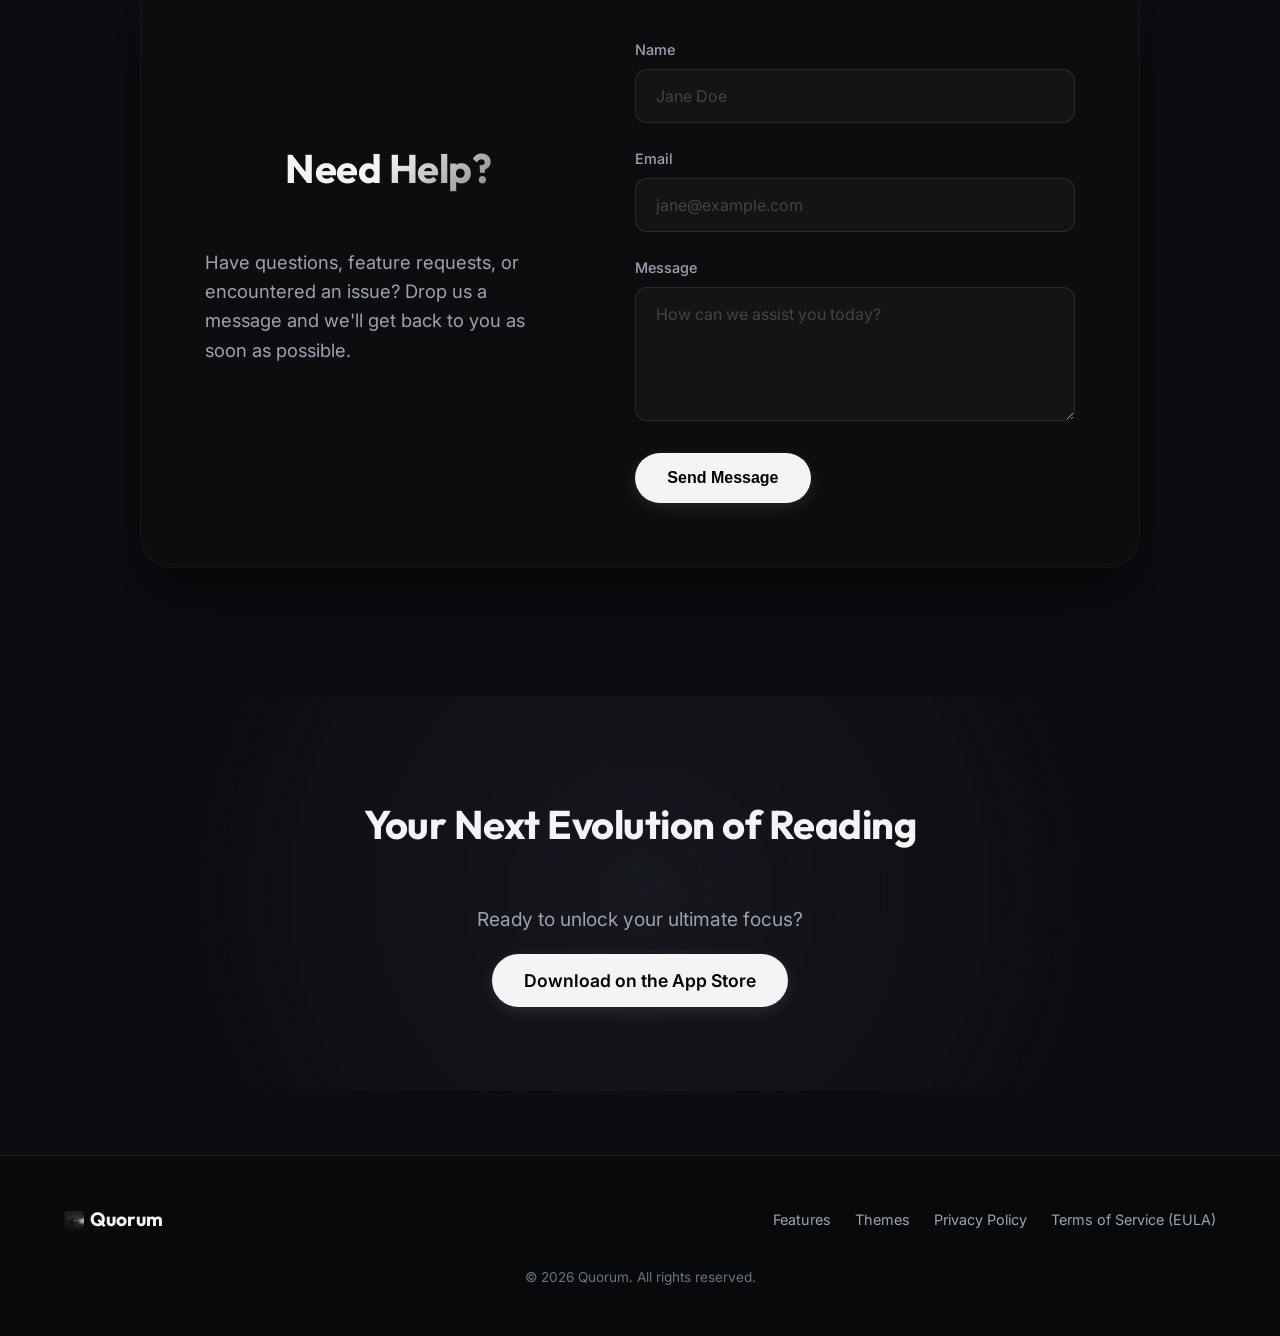
==== commit 89b61a84: "updated name" ====
--- a/index.html
+++ b/index.html
@@ -4,9 +4,9 @@
 <head>
     <meta charset="UTF-8">
     <meta name="viewport" content="width=device-width, initial-scale=1.0">
-    <title>Focal - Unrivaled Reading Experience</title>
+    <title>Quorum - Read Together, Live</title>
     <meta name="description"
-        content="Read better, focus deeper, and interact with AI personas through Focal. Experience an immersive aesthetic designed to combat ADHD and fragmented attention.">
+        content="Read together with friends in real time. Quorum turns any article, PDF, or book into a shared reading room with live voice chat, synced highlights, and AI commentary.">
     <link rel="stylesheet" href="styles.css">
     <link rel="preconnect" href="https://fonts.googleapis.com">
     <link rel="preconnect" href="https://fonts.gstatic.com" crossorigin>
@@ -21,7 +21,7 @@
         <div class="logo">
             <img src="Assets/appicon.png" alt="Icon"
                 style="width: 28px; height: 28px; border-radius: 6px; box-shadow: 0 4px 10px rgba(0,0,0,0.5); vertical-align: middle; margin-right: 2px;">
-            Focal
+            Quorum
         </div>
         <nav class="nav-links">
             <a href="#features">Features</a>
@@ -30,7 +30,7 @@
             <a href="privacy.html">Privacy</a>
             <a href="https://www.apple.com/legal/internet-services/itunes/dev/stdeula/" target="_blank"
                 rel="noopener noreferrer">Terms</a>
-            <a href="#download" class="cta-button">Get the App</a>
+            <a href="https://apps.apple.com/no/app/focal-adhd-focus-reader/id6759525009" class="cta-button">Get the App</a>
         </nav>
     </header>
 
@@ -38,12 +38,12 @@
         <section class="hero glass-panel">
             <div class="hero-content">
                 <div class="hero-icon">
-                    <img src="Assets/appicon.png" alt="Focal App Icon"
+                    <img src="Assets/appicon.png" alt="Quorum App Icon"
                         style="width: 72px; height: 72px; border-radius: 18px; margin-bottom: 2rem; box-shadow: 0 16px 32px rgba(0,0,0,0.6); border: 1px solid rgba(255,255,255,0.05);">
                 </div>
                 <span class="hero-badge">✦ Co-Reading Rooms — Now Live</span>
                 <h1 class="main-title">Read Together.<br><span class="highlight">Live.</span></h1>
-                <p class="subtitle">Reading doesn't have to be a solo sport. Focal's Co-Reading Rooms turn any article into a shared experience — hop in with a friend, stay in sync, and actually talk about what you're reading as you read it.</p>
+                <p class="subtitle">Reading doesn't have to be a solo sport. Quorum's Co-Reading Rooms turn any article into a shared experience — hop in with a friend, stay in sync, and actually talk about what you're reading as you read it.</p>
                 <p class="hero-copy">Share a QR code or room code. Hear each other's voice. See exactly where they are on the page. No context switching, no copy-pasting links back and forth — just two people in the same story, at the same time.</p>
                 <div class="hero-stats">
                     <div class="hero-stat"><span>Live</span>voice chat</div>
@@ -53,7 +53,7 @@
                     <div class="hero-stat"><span>Instant</span>QR or room code</div>
                 </div>
                 <div class="hero-buttons">
-                    <a href="#download" class="primary-btn">Download for iOS</a>
+                    <a href="https://apps.apple.com/no/app/focal-adhd-focus-reader/id6759525009" class="primary-btn">Download for iOS</a>
                     <a href="#features" class="secondary-btn">Explore Features</a>
                 </div>
             </div>
@@ -140,7 +140,7 @@
             <div class="showcase-row reverse">
                 <div class="showcase-text">
                     <h3>Import ANYTHING!</h3>
-                    <p>Paste anything. Posts, books, PDFs — or your own thoughts. FocusReader handles it all, bringing
+                    <p>Paste anything. Posts, books, PDFs — or your own thoughts. Quorum handles it all, bringing
                         everything into its beautiful native format.</p>
                 </div>
                 <div class="showcase-image">
@@ -219,7 +219,7 @@
         <section id="download" class="cta-section">
             <h2 class="section-title">Your Next Evolution of Reading</h2>
             <p>Ready to unlock your ultimate focus?</p>
-            <a href="#" class="primary-btn large-btn">Download on the App Store</a>
+            <a href="https://apps.apple.com/no/app/focal-adhd-focus-reader/id6759525009" class="primary-btn large-btn" target="_blank" rel="noopener">Download on the App Store</a>
         </section>
     </main>
 
@@ -228,7 +228,7 @@
             <div class="footer-brand">
                 <img src="Assets/appicon.png" alt="Icon"
                     style="width: 20px; height: 20px; border-radius: 4px; vertical-align: middle; margin-right: 2px; filter: grayscale(100%) opacity(0.7);">
-                Focal
+                Quorum
             </div>
             <div class="footer-links">
                 <a href="#features">Features</a>
@@ -238,7 +238,7 @@
                     rel="noopener noreferrer">Terms of Service (EULA)</a>
             </div>
         </div>
-        <p class="copyright">&copy; 2026 Focal. All rights reserved.</p>
+        <p class="copyright">&copy; 2026 Quorum. All rights reserved.</p>
     </footer>
 </body>
 
